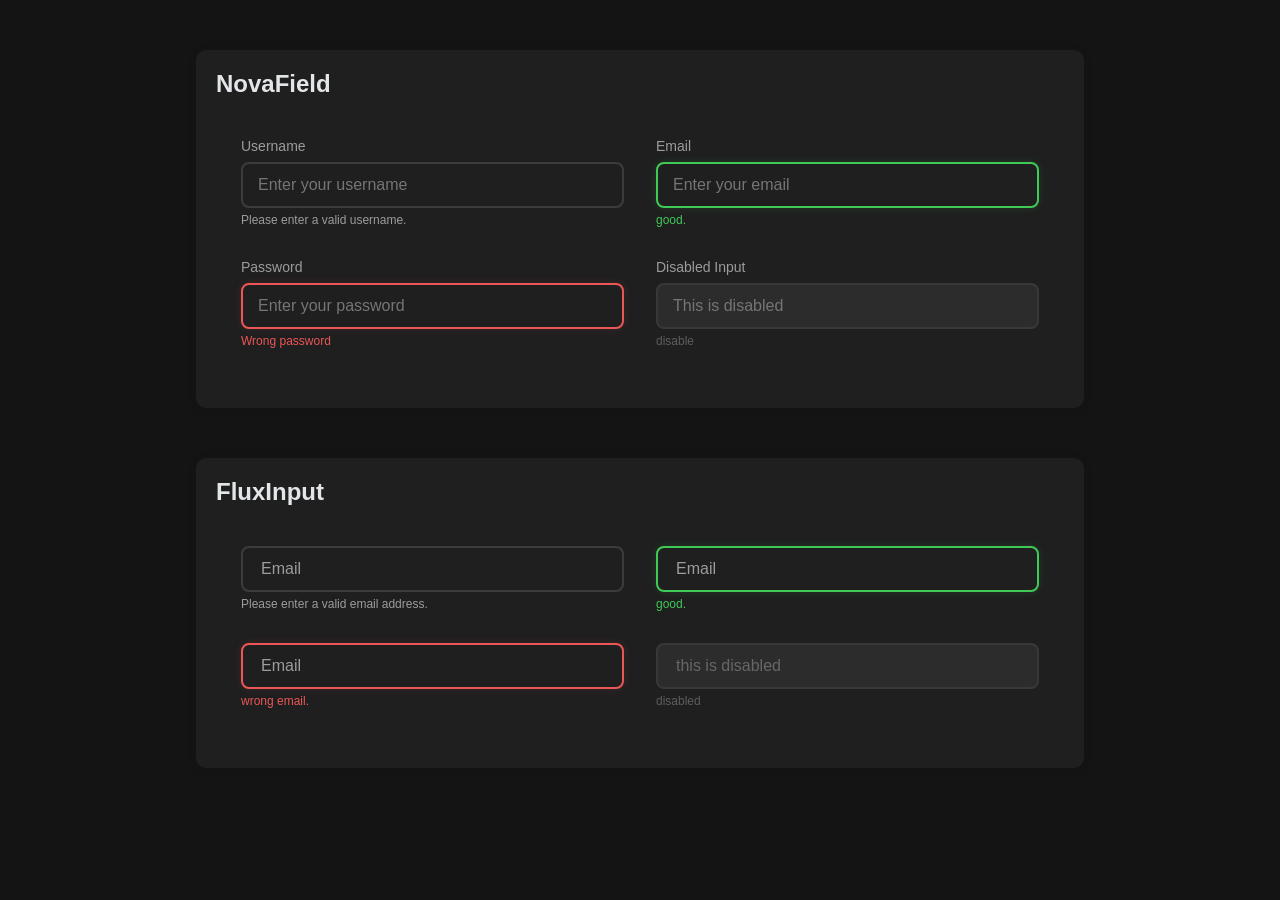
==== src/ui/inputs.html @ f918e053 "v1.3.1 * Add NovaField and FluxInput components with styling" ====
<!DOCTYPE html>
<html lang="en" data-neo-theme="dark">

<head>
    <meta charset="UTF-8">
    <meta name="viewport" content="width=device-width, initial-scale=1.0">
    <title>Neo UI - Inputs</title>
    <link rel="stylesheet" href="../libs/css/neo.all.css">
    <link rel="stylesheet" href="neo-ui.input.css">
    <style>
        .input-box {
            margin: 50px auto;
            width: 80%;
            padding: 20px;
            background-color: var(--neo-color-foreground);
            border-radius: 10px;

            box-shadow: 0 0 10px rgba(0, 0, 0, 0.1);
        }
    </style>
</head>

<body>
    <div class="container">
        <div class="input-box">
            <h2>NovaField</h2>
            <div class="row p-4">
                <div class="col-6 p-3">
                    <div class="NovaField" data-state="default">
                        <label for="username">Username</label>
                        <input type="text" id="username" placeholder="Enter your username">
                        <p class="helper-text">Please enter a valid username.</p>
                    </div>
                </div>
                <br>
                <div class="col-6 p-3">
                    <div class="NovaField" data-state="success">
                        <label for="email">Email</label>
                        <input type="email" id="email" placeholder="Enter your email">
                        <p class="helper-text">good.</p>
                    </div>
                </div>
                <br>
                <div class="col-6 p-3">
                    <div class="NovaField" data-state="error">
                        <label for="password">Password</label>
                        <input type="password" id="password" placeholder="Enter your password">
                        <p class="helper-text">Wrong password</p>
                    </div>
                </div>
                <br>
                <div class="col-6 p-3">
                    <div class="NovaField " data-state="disabled">
                        <label for="disabled">Disabled Input</label>
                        <input type="text" id="disabled" placeholder="This is disabled" disabled>
                        <p class="helper-text">disable</p>
                    </div>
                </div>
            </div>
        </div>
        <div class="input-box">
            <h2>FluxInput</h2>
            <div class="row p-4">
                <div class="col-6 p-3">
                    <div class="FluxInput" data-state="default">
                        <div class="FluxInput-container">
                            <input type="text" id="email" placeholder=" " required>
                            <label for="email">Email</label>
                        </div>
                        <p class="helper-text">Please enter a valid email address.</p>
                    </div>
                </div>
                <br>
                <div class="col-6 p-3">
                    <div class="FluxInput" data-state="success">
                        <div class="FluxInput-container">
                            <input type="text" id="email" placeholder=" " required>
                            <label for="email">Email</label>
                        </div>
                        <p class="helper-text">good.</p>
                    </div>
                </div>
                <br>
                <div class="col-6 p-3">
                    <div class="FluxInput" data-state="error">
                        <div class="FluxInput-container">
                            <input type="text" id="email" placeholder=" " required>
                            <label for="email">Email</label>
                        </div>
                        <p class="helper-text">wrong email.</p>
                    </div>
                </div>
                <br>
                <div class="col-6 p-3">
                    <div class="FluxInput" data-state="disabled">
                        <div class="FluxInput-container">
                            <input type="text" id="email" placeholder=" " disabled>
                            <label for="email">this is disabled</label>
                        </div>
                        <p class="helper-text">disabled</p>
                    </div>
                </div>
            </div>
        </div>
    </div>
</body>

</html>
---- src/libs/css/neo.all.css ----
@charset "UTF-8";

/* ============== colors ============== */

:root,
[data-neo-theme=light] {
    --neo-color-white: rgb(255, 255, 255);
    --neo-color-transparent: rgba(0, 0, 0, 0);

    --neo-color-primary: rgb(66, 133, 244);
    --neo-color-primary-hover: rgba(66, 133, 244, 0.8);
    --neo-bg-primary: rgba(66, 133, 244, 0.15);

    --neo-color-success: rgb(52, 168, 83);
    --neo-color-success-hover: rgb(52, 168, 83, 0.8);
    --neo-bg-success: rgba(52, 168, 83, 0.15);

    --neo-color-alert: rgb(234, 67, 53);
    --neo-color-alert-hover: rgba(234, 67, 53, 0.8);
    --neo-bg-alert: rgba(234, 67, 53, 0.15);

    --neo-color-idle: rgb(251, 188, 5);
    --neo-color-idle-hover: rgba(251, 188, 5, 0.8);
    --neo-bg-idle: rgba(251, 188, 5, 0.15);

    --neo-color-foreground: rgb(255, 255, 255);
    --neo-color-foreground-extra: rgb(31, 31, 31, 0.08);

    --neo-color-background: rgb(248, 250, 253);
    --neo-color-text: rgb(33, 33, 33);
    --neo-color-text-supporting: rgb(117, 117, 117);
    --neo-color-text-shy: rgba(0, 0, 0, 0.54);
    --neo-color-text-primary: rgb(66, 133, 244);
    --neo-color-mist: rgba(0, 0, 0, 0.06);
    --neo-color-mist-extra: rgba(0, 0, 0, 0.13);
    --neo-color-overlay: rgba(255, 255, 255, 0.8);
    --neo-color-contrast: rgb(0, 0, 0);

    --neo-color-red: rgb(255, 60, 56);
    --neo-color-orange: rgb(251, 133, 0);
    --neo-color-yellow: rgb(255, 213, 0);
    --neo-color-light-green: rgb(139, 195, 74);
    --neo-color-green: rgb(76, 175, 80);
    --neo-color-dark-green: rgb(56, 142, 60);
    --neo-color-teal: rgb(0, 150, 136);
    --neo-color-cyan: rgb(123, 223, 242);
    --neo-color-light-blue: rgb(194, 231, 255);
    --neo-color-blue: rgb(66, 133, 244);
    --neo-color-purple: rgb(156, 39, 176);
    --neo-color-magenta: rgb(233, 30, 99);
    --neo-color-pink: rgb(255, 64, 129);
}

[data-neo-theme=dark] {
    --neo-color-white: rgb(255, 255, 255);
    --neo-color-transparent: rgba(0, 0, 0, 0);

    --neo-color-primary: rgb(31, 111, 235);
    --neo-color-primary-hover: rgba(31, 111, 235, 0.8);
    --neo-bg-primary: rgba(31, 111, 235, 0.15);

    --neo-color-success: rgb(64, 201, 87);
    --neo-color-success-hover: rgb(64, 201, 87, 0.8);
    --neo-bg-success: rgba(64, 201, 87, 0.15);

    --neo-color-alert: rgb(235, 86, 86);
    --neo-color-alert-hover: rgba(235, 86, 86, 0.8);
    --neo-bg-alert: rgba(235, 86, 86, 0.15);

    --neo-color-idle: rgb(219, 129, 26);
    --neo-color-idle-hover: rgba(219, 129, 26, 0.8);
    --neo-bg-idle: rgba(219, 129, 26, 0.15);

    --neo-color-foreground: rgb(31, 31, 31);
    --neo-color-foreground-extra: rgb(51, 51, 51);

    --neo-color-background: rgb(20, 20, 20);
    --neo-color-text: rgb(227, 230, 232);
    --neo-color-text-supporting: rgb(156, 156, 156);
    --neo-color-text-shy: rgba(255, 255, 255, 0.28);
    --neo-color-text-primary: rgb(68, 147, 248);
    --neo-color-mist: rgba(255, 255, 255, 0.06);
    --neo-color-mist-extra: rgba(255, 255, 255, 0.13);
    --neo-color-overlay: rgba(3, 3, 3, 0.8);
    --neo-color-contrast: rgb(255, 255, 255);

    --neo-color-red: rgb(215, 38, 61);
    --neo-color-orange: rgb(239, 152, 0);
    --neo-color-yellow: rgb(255, 213, 0);
    --neo-color-light-green: rgb(4, 231, 98);
    --neo-color-green: rgb(64, 201, 64);
    --neo-color-dark-green: rgb(31, 136, 61);
    --neo-color-teal: rgb(0, 155, 119);
    --neo-color-cyan: rgb(123, 223, 242);
    --neo-color-light-blue: rgb(194, 231, 255);
    --neo-color-blue: rgb(31, 111, 235);
    --neo-color-purple: rgb(113, 97, 239);
    --neo-color-magenta: rgb(217, 3, 104);
    --neo-color-pink: rgb(255, 71, 126);
}

/* ============== colors ============== */
/* =================================== */
/* ============== init ============== */
*,
*::before,
*::after {
    box-sizing: border-box;
    margin: 0;
    padding: 0;
    outline: 0;
    border: 0;
    list-style: none;
}

@media (prefers-reduced-motion: no-preference) {
    :root {
        scroll-behavior: smooth;
    }
}

body {
    font-family: sans-serif;
    font-size: 16px;
    color: var(--neo-color-text);
    background-color: var(--neo-color-background);
    -webkit-text-size-adjust: 100%;
    -webkit-tap-highlight-color: rgba(0, 0, 0, 0);
}

a {
    color: var(--neo-color-text-primary);
    text-decoration: none;
}

a:hover {
    color: var(--neo-color-primary-hover);
}

a:not([href]):not([class]),
a:not([href]):not([class]):hover {
    color: inherit;
    text-decoration: none;
}

pre,
code,
kbd,
samp {
    font-family: monospace;
    font-size: 1em;
}

pre {
    display: block;
    margin-top: 0;
    margin-bottom: 1rem;
    overflow: auto;
    font-size: 0.875em;
}

pre code {
    font-size: inherit;
    color: inherit;
    word-break: normal;
}

code {
    font-size: 0.875em;
    word-wrap: break-word;
}

a>code {
    color: inherit;
}

img,
svg {
    vertical-align: middle;
}

table {
    caption-side: bottom;
    border-collapse: collapse;
}

th {
    text-align: inherit;
    text-align: -webkit-match-parent;
}

thead,
tbody,
tfoot,
tr,
td,
th {
    border-color: inherit;
    border-style: solid;
    border-width: 0;
}


label {
    display: inline-block;
}

button {
    border-radius: 0;
}

button:focus:not(:focus-visible) {
    outline: 0;
}

input,
button,
select,
optgroup,
textarea {
    margin: 0;
    font-family: inherit;
    font-size: inherit;
    line-height: inherit;
}

button,
select {
    text-transform: none;
}

[role=button] {
    cursor: pointer;
}

select {
    word-wrap: normal;
}

select:disabled {
    opacity: 1;
}

button,
[type=button],
[type=reset],
[type=submit] {
    -webkit-appearance: button;
}

button:not(:disabled),
[type=button]:not(:disabled),
[type=reset]:not(:disabled),
[type=submit]:not(:disabled) {
    cursor: pointer;
}


textarea {
    resize: vertical;
}

fieldset {
    min-width: 0;
    padding: 0;
    margin: 0;
    border: 0;
}

legend {
    float: left;
    width: 100%;
    padding: 0;
    margin-bottom: 0.5rem;
    font-size: calc(1.275rem + 0.3vw);
    line-height: inherit;
}

@media (min-width: 1200px) {
    legend {
        font-size: 1.5rem;
    }
}

legend+* {
    clear: left;
}

::-webkit-file-upload-button {
    font: inherit;
    -webkit-appearance: button;
}

::file-selector-button {
    font: inherit;
    -webkit-appearance: button;
}

iframe {
    border: 0;
}

[hidden] {
    display: none !important;
}

/* ============== init ============== */

/* ============== padding ============== */

.p-0 {
    padding: 0 !important;
}

.pt-0,
.py-0 {
    padding-top: 0 !important;
}

.pr-0,
.px-0 {
    padding-right: 0 !important;
}

.pb-0,
.py-0 {
    padding-bottom: 0 !important;
}

.pl-0,
.px-0 {
    padding-left: 0 !important;
}

.p-1 {
    padding: 0.25rem !important;
}

.pt-1,
.py-1 {
    padding-top: 0.25rem !important;
}

.pr-1,
.px-1 {
    padding-right: 0.25rem !important;
}

.pb-1,
.py-1 {
    padding-bottom: 0.25rem !important;
}

.pl-1,
.px-1 {
    padding-left: 0.25rem !important;
}

.p-2 {
    padding: 0.5rem !important;
}

.pt-2,
.py-2 {
    padding-top: 0.5rem !important;
}

.pr-2,
.px-2 {
    padding-right: 0.5rem !important;
}

.pb-2,
.py-2 {
    padding-bottom: 0.5rem !important;
}

.pl-2,
.px-2 {
    padding-left: 0.5rem !important;
}

.p-3 {
    padding: 1rem !important;
}

.pt-3,
.py-3 {
    padding-top: 1rem !important;
}

.pr-3,
.px-3 {
    padding-right: 1rem !important;
}

.pb-3,
.py-3 {
    padding-bottom: 1rem !important;
}

.pl-3,
.px-3 {
    padding-left: 1rem !important;
}

.p-4 {
    padding: 1.5rem !important;
}

.pt-4,
.py-4 {
    padding-top: 1.5rem !important;
}

.pr-4,
.px-4 {
    padding-right: 1.5rem !important;
}

.pb-4,
.py-4 {
    padding-bottom: 1.5rem !important;
}

.pl-4,
.px-4 {
    padding-left: 1.5rem !important;
}

.p-5 {
    padding: 3rem !important;
}

.pt-5,
.py-5 {
    padding-top: 3rem !important;
}

.pr-5,
.px-5 {
    padding-right: 3rem !important;
}

.pb-5,
.py-5 {
    padding-bottom: 3rem !important;
}

.pl-5,
.px-5 {
    padding-left: 3rem !important;
}

@media (min-width: 576px) {
    .p-sm-0 {
        padding: 0 !important;
    }

    .pt-sm-0,
    .py-sm-0 {
        padding-top: 0 !important;
    }

    .pr-sm-0,
    .px-sm-0 {
        padding-right: 0 !important;
    }

    .pb-sm-0,
    .py-sm-0 {
        padding-bottom: 0 !important;
    }

    .pl-sm-0,
    .px-sm-0 {
        padding-left: 0 !important;
    }

    .p-sm-1 {
        padding: 0.25rem !important;
    }

    .pt-sm-1,
    .py-sm-1 {
        padding-top: 0.25rem !important;
    }

    .pr-sm-1,
    .px-sm-1 {
        padding-right: 0.25rem !important;
    }

    .pb-sm-1,
    .py-sm-1 {
        padding-bottom: 0.25rem !important;
    }

    .pl-sm-1,
    .px-sm-1 {
        padding-left: 0.25rem !important;
    }

    .p-sm-2 {
        padding: 0.5rem !important;
    }

    .pt-sm-2,
    .py-sm-2 {
        padding-top: 0.5rem !important;
    }

    .pr-sm-2,
    .px-sm-2 {
        padding-right: 0.5rem !important;
    }

    .pb-sm-2,
    .py-sm-2 {
        padding-bottom: 0.5rem !important;
    }

    .pl-sm-2,
    .px-sm-2 {
        padding-left: 0.5rem !important;
    }

    .p-sm-3 {
        padding: 1rem !important;
    }

    .pt-sm-3,
    .py-sm-3 {
        padding-top: 1rem !important;
    }

    .pr-sm-3,
    .px-sm-3 {
        padding-right: 1rem !important;
    }

    .pb-sm-3,
    .py-sm-3 {
        padding-bottom: 1rem !important;
    }

    .pl-sm-3,
    .px-sm-3 {
        padding-left: 1rem !important;
    }

    .p-sm-4 {
        padding: 1.5rem !important;
    }

    .pt-sm-4,
    .py-sm-4 {
        padding-top: 1.5rem !important;
    }

    .pr-sm-4,
    .px-sm-4 {
        padding-right: 1.5rem !important;
    }

    .pb-sm-4,
    .py-sm-4 {
        padding-bottom: 1.5rem !important;
    }

    .pl-sm-4,
    .px-sm-4 {
        padding-left: 1.5rem !important;
    }

    .p-sm-5 {
        padding: 3rem !important;
    }

    .pt-sm-5,
    .py-sm-5 {
        padding-top: 3rem !important;
    }

    .pr-sm-5,
    .px-sm-5 {
        padding-right: 3rem !important;
    }

    .pb-sm-5,
    .py-sm-5 {
        padding-bottom: 3rem !important;
    }

    .pl-sm-5,
    .px-sm-5 {
        padding-left: 3rem !important;
    }

}

@media (min-width: 768px) {
    .p-md-0 {
        padding: 0 !important;
    }

    .pt-md-0,
    .py-md-0 {
        padding-top: 0 !important;
    }

    .pr-md-0,
    .px-md-0 {
        padding-right: 0 !important;
    }

    .pb-md-0,
    .py-md-0 {
        padding-bottom: 0 !important;
    }

    .pl-md-0,
    .px-md-0 {
        padding-left: 0 !important;
    }

    .p-md-1 {
        padding: 0.25rem !important;
    }

    .pt-md-1,
    .py-md-1 {
        padding-top: 0.25rem !important;
    }

    .pr-md-1,
    .px-md-1 {
        padding-right: 0.25rem !important;
    }

    .pb-md-1,
    .py-md-1 {
        padding-bottom: 0.25rem !important;
    }

    .pl-md-1,
    .px-md-1 {
        padding-left: 0.25rem !important;
    }

    .p-md-2 {
        padding: 0.5rem !important;
    }

    .pt-md-2,
    .py-md-2 {
        padding-top: 0.5rem !important;
    }

    .pr-md-2,
    .px-md-2 {
        padding-right: 0.5rem !important;
    }

    .pb-md-2,
    .py-md-2 {
        padding-bottom: 0.5rem !important;
    }

    .pl-md-2,
    .px-md-2 {
        padding-left: 0.5rem !important;
    }

    .p-md-3 {
        padding: 1rem !important;
    }

    .pt-md-3,
    .py-md-3 {
        padding-top: 1rem !important;
    }

    .pr-md-3,
    .px-md-3 {
        padding-right: 1rem !important;
    }

    .pb-md-3,
    .py-md-3 {
        padding-bottom: 1rem !important;
    }

    .pl-md-3,
    .px-md-3 {
        padding-left: 1rem !important;
    }

    .p-md-4 {
        padding: 1.5rem !important;
    }

    .pt-md-4,
    .py-md-4 {
        padding-top: 1.5rem !important;
    }

    .pr-md-4,
    .px-md-4 {
        padding-right: 1.5rem !important;
    }

    .pb-md-4,
    .py-md-4 {
        padding-bottom: 1.5rem !important;
    }

    .pl-md-4,
    .px-md-4 {
        padding-left: 1.5rem !important;
    }

    .p-md-5 {
        padding: 3rem !important;
    }

    .pt-md-5,
    .py-md-5 {
        padding-top: 3rem !important;
    }

    .pr-md-5,
    .px-md-5 {
        padding-right: 3rem !important;
    }

    .pb-md-5,
    .py-md-5 {
        padding-bottom: 3rem !important;
    }

    .pl-md-5,
    .px-md-5 {
        padding-left: 3rem !important;
    }
}

@media (min-width: 992px) {
    .p-lg-0 {
        padding: 0 !important;
    }

    .pt-lg-0,
    .py-lg-0 {
        padding-top: 0 !important;
    }

    .pr-lg-0,
    .px-lg-0 {
        padding-right: 0 !important;
    }

    .pb-lg-0,
    .py-lg-0 {
        padding-bottom: 0 !important;
    }

    .pl-lg-0,
    .px-lg-0 {
        padding-left: 0 !important;
    }

    .p-lg-1 {
        padding: 0.25rem !important;
    }

    .pt-lg-1,
    .py-lg-1 {
        padding-top: 0.25rem !important;
    }

    .pr-lg-1,
    .px-lg-1 {
        padding-right: 0.25rem !important;
    }

    .pb-lg-1,
    .py-lg-1 {
        padding-bottom: 0.25rem !important;
    }

    .pl-lg-1,
    .px-lg-1 {
        padding-left: 0.25rem !important;
    }

    .p-lg-2 {
        padding: 0.5rem !important;
    }

    .pt-lg-2,
    .py-lg-2 {
        padding-top: 0.5rem !important;
    }

    .pr-lg-2,
    .px-lg-2 {
        padding-right: 0.5rem !important;
    }

    .pb-lg-2,
    .py-lg-2 {
        padding-bottom: 0.5rem !important;
    }

    .pl-lg-2,
    .px-lg-2 {
        padding-left: 0.5rem !important;
    }

    .p-lg-3 {
        padding: 1rem !important;
    }

    .pt-lg-3,
    .py-lg-3 {
        padding-top: 1rem !important;
    }

    .pr-lg-3,
    .px-lg-3 {
        padding-right: 1rem !important;
    }

    .pb-lg-3,
    .py-lg-3 {
        padding-bottom: 1rem !important;
    }

    .pl-lg-3,
    .px-lg-3 {
        padding-left: 1rem !important;
    }

    .p-lg-4 {
        padding: 1.5rem !important;
    }

    .pt-lg-4,
    .py-lg-4 {
        padding-top: 1.5rem !important;
    }

    .pr-lg-4,
    .px-lg-4 {
        padding-right: 1.5rem !important;
    }

    .pb-lg-4,
    .py-lg-4 {
        padding-bottom: 1.5rem !important;
    }

    .pl-lg-4,
    .px-lg-4 {
        padding-left: 1.5rem !important;
    }

    .p-lg-5 {
        padding: 3rem !important;
    }

    .pt-lg-5,
    .py-lg-5 {
        padding-top: 3rem !important;
    }

    .pr-lg-5,
    .px-lg-5 {
        padding-right: 3rem !important;
    }

    .pb-lg-5,
    .py-lg-5 {
        padding-bottom: 3rem !important;
    }

    .pl-lg-5,
    .px-lg-5 {
        padding-left: 3rem !important;
    }
}

@media (min-width: 1200px) {
    .p-xl-0 {
        padding: 0 !important;
    }

    .pt-xl-0,
    .py-xl-0 {
        padding-top: 0 !important;
    }

    .pr-xl-0,
    .px-xl-0 {
        padding-right: 0 !important;
    }

    .pb-xl-0,
    .py-xl-0 {
        padding-bottom: 0 !important;
    }

    .pl-xl-0,
    .px-xl-0 {
        padding-left: 0 !important;
    }

    .p-xl-1 {
        padding: 0.25rem !important;
    }

    .pt-xl-1,
    .py-xl-1 {
        padding-top: 0.25rem !important;
    }

    .pr-xl-1,
    .px-xl-1 {
        padding-right: 0.25rem !important;
    }

    .pb-xl-1,
    .py-xl-1 {
        padding-bottom: 0.25rem !important;
    }

    .pl-xl-1,
    .px-xl-1 {
        padding-left: 0.25rem !important;
    }

    .p-xl-2 {
        padding: 0.5rem !important;
    }

    .pt-xl-2,
    .py-xl-2 {
        padding-top: 0.5rem !important;
    }

    .pr-xl-2,
    .px-xl-2 {
        padding-right: 0.5rem !important;
    }

    .pb-xl-2,
    .py-xl-2 {
        padding-bottom: 0.5rem !important;
    }

    .pl-xl-2,
    .px-xl-2 {
        padding-left: 0.5rem !important;
    }

    .p-xl-3 {
        padding: 1rem !important;
    }

    .pt-xl-3,
    .py-xl-3 {
        padding-top: 1rem !important;
    }

    .pr-xl-3,
    .px-xl-3 {
        padding-right: 1rem !important;
    }

    .pb-xl-3,
    .py-xl-3 {
        padding-bottom: 1rem !important;
    }

    .pl-xl-3,
    .px-xl-3 {
        padding-left: 1rem !important;
    }

    .p-xl-4 {
        padding: 1.5rem !important;
    }

    .pt-xl-4,
    .py-xl-4 {
        padding-top: 1.5rem !important;
    }

    .pr-xl-4,
    .px-xl-4 {
        padding-right: 1.5rem !important;
    }

    .pb-xl-4,
    .py-xl-4 {
        padding-bottom: 1.5rem !important;
    }

    .pl-xl-4,
    .px-xl-4 {
        padding-left: 1.5rem !important;
    }

    .p-xl-5 {
        padding: 3rem !important;
    }

    .pt-xl-5,
    .py-xl-5 {
        padding-top: 3rem !important;
    }

    .pr-xl-5,
    .px-xl-5 {
        padding-right: 3rem !important;
    }

    .pb-xl-5,
    .py-xl-5 {
        padding-bottom: 3rem !important;
    }

    .pl-xl-5,
    .px-xl-5 {
        padding-left: 3rem !important;
    }
}

/* ============== padding ============== */
/* ==================================== */
/* ============== margin ============== */

.m-0 {
    margin: 0 !important;
}

.mt-0,
.my-0 {
    margin-top: 0 !important;
}

.mr-0,
.mx-0 {
    margin-right: 0 !important;
}

.mb-0,
.my-0 {
    margin-bottom: 0 !important;
}

.ml-0,
.mx-0 {
    margin-left: 0 !important;
}

.m-1 {
    margin: 0.25rem !important;
}

.mt-1,
.my-1 {
    margin-top: 0.25rem !important;
}

.mr-1,
.mx-1 {
    margin-right: 0.25rem !important;
}

.mb-1,
.my-1 {
    margin-bottom: 0.25rem !important;
}

.ml-1,
.mx-1 {
    margin-left: 0.25rem !important;
}

.m-2 {
    margin: 0.5rem !important;
}

.mt-2,
.my-2 {
    margin-top: 0.5rem !important;
}

.mr-2,
.mx-2 {
    margin-right: 0.5rem !important;
}

.mb-2,
.my-2 {
    margin-bottom: 0.5rem !important;
}

.ml-2,
.mx-2 {
    margin-left: 0.5rem !important;
}

.m-3 {
    margin: 1rem !important;
}

.mt-3,
.my-3 {
    margin-top: 1rem !important;
}

.mr-3,
.mx-3 {
    margin-right: 1rem !important;
}

.mb-3,
.my-3 {
    margin-bottom: 1rem !important;
}

.ml-3,
.mx-3 {
    margin-left: 1rem !important;
}

.m-4 {
    margin: 1.5rem !important;
}

.mt-4,
.my-4 {
    margin-top: 1.5rem !important;
}

.mr-4,
.mx-4 {
    margin-right: 1.5rem !important;
}

.mb-4,
.my-4 {
    margin-bottom: 1.5rem !important;
}

.ml-4,
.mx-4 {
    margin-left: 1.5rem !important;
}

.m-5 {
    margin: 3rem !important;
}

.mt-5,
.my-5 {
    margin-top: 3rem !important;
}

.mr-5,
.mx-5 {
    margin-right: 3rem !important;
}

.mb-5,
.my-5 {
    margin-bottom: 3rem !important;
}

.ml-5,
.mx-5 {
    margin-left: 3rem !important;
}

.m-auto {
    margin: auto !important;
}

.mt-auto,
.my-auto {
    margin-top: auto !important;
}

.mr-auto,
.mx-auto {
    margin-right: auto !important;
}

.mb-auto,
.my-auto {
    margin-bottom: auto !important;
}

.ml-auto,
.mx-auto {
    margin-left: auto !important;
}

@media (min-width: 576px) {
    .m-sm-0 {
        margin: 0 !important;
    }

    .mt-sm-0,
    .my-sm-0 {
        margin-top: 0 !important;
    }

    .mr-sm-0,
    .mx-sm-0 {
        margin-right: 0 !important;
    }

    .mb-sm-0,
    .my-sm-0 {
        margin-bottom: 0 !important;
    }

    .ml-sm-0,
    .mx-sm-0 {
        margin-left: 0 !important;
    }

    .m-sm-1 {
        margin: 0.25rem !important;
    }

    .mt-sm-1,
    .my-sm-1 {
        margin-top: 0.25rem !important;
    }

    .mr-sm-1,
    .mx-sm-1 {
        margin-right: 0.25rem !important;
    }

    .mb-sm-1,
    .my-sm-1 {
        margin-bottom: 0.25rem !important;
    }

    .ml-sm-1,
    .mx-sm-1 {
        margin-left: 0.25rem !important;
    }

    .m-sm-2 {
        margin: 0.5rem !important;
    }

    .mt-sm-2,
    .my-sm-2 {
        margin-top: 0.5rem !important;
    }

    .mr-sm-2,
    .mx-sm-2 {
        margin-right: 0.5rem !important;
    }

    .mb-sm-2,
    .my-sm-2 {
        margin-bottom: 0.5rem !important;
    }

    .ml-sm-2,
    .mx-sm-2 {
        margin-left: 0.5rem !important;
    }

    .m-sm-3 {
        margin: 1rem !important;
    }

    .mt-sm-3,
    .my-sm-3 {
        margin-top: 1rem !important;
    }

    .mr-sm-3,
    .mx-sm-3 {
        margin-right: 1rem !important;
    }

    .mb-sm-3,
    .my-sm-3 {
        margin-bottom: 1rem !important;
    }

    .ml-sm-3,
    .mx-sm-3 {
        margin-left: 1rem !important;
    }

    .m-sm-4 {
        margin: 1.5rem !important;
    }

    .mt-sm-4,
    .my-sm-4 {
        margin-top: 1.5rem !important;
    }

    .mr-sm-4,
    .mx-sm-4 {
        margin-right: 1.5rem !important;
    }

    .mb-sm-4,
    .my-sm-4 {
        margin-bottom: 1.5rem !important;
    }

    .ml-sm-4,
    .mx-sm-4 {
        margin-left: 1.5rem !important;
    }

    .m-sm-5 {
        margin: 3rem !important;
    }

    .mt-sm-5,
    .my-sm-5 {
        margin-top: 3rem !important;
    }

    .mr-sm-5,
    .mx-sm-5 {
        margin-right: 3rem !important;
    }

    .mb-sm-5,
    .my-sm-5 {
        margin-bottom: 3rem !important;
    }

    .ml-sm-5,
    .mx-sm-5 {
        margin-left: 3rem !important;
    }


    .m-sm-auto {
        margin: auto !important;
    }

    .mt-sm-auto,
    .my-sm-auto {
        margin-top: auto !important;
    }

    .mr-sm-auto,
    .mx-sm-auto {
        margin-right: auto !important;
    }

    .mb-sm-auto,
    .my-sm-auto {
        margin-bottom: auto !important;
    }

    .ml-sm-auto,
    .mx-sm-auto {
        margin-left: auto !important;
    }
}


@media (min-width: 768px) {
    .m-md-0 {
        margin: 0 !important;
    }

    .mt-md-0,
    .my-md-0 {
        margin-top: 0 !important;
    }

    .mr-md-0,
    .mx-md-0 {
        margin-right: 0 !important;
    }

    .mb-md-0,
    .my-md-0 {
        margin-bottom: 0 !important;
    }

    .ml-md-0,
    .mx-md-0 {
        margin-left: 0 !important;
    }

    .m-md-1 {
        margin: 0.25rem !important;
    }

    .mt-md-1,
    .my-md-1 {
        margin-top: 0.25rem !important;
    }

    .mr-md-1,
    .mx-md-1 {
        margin-right: 0.25rem !important;
    }

    .mb-md-1,
    .my-md-1 {
        margin-bottom: 0.25rem !important;
    }

    .ml-md-1,
    .mx-md-1 {
        margin-left: 0.25rem !important;
    }

    .m-md-2 {
        margin: 0.5rem !important;
    }

    .mt-md-2,
    .my-md-2 {
        margin-top: 0.5rem !important;
    }

    .mr-md-2,
    .mx-md-2 {
        margin-right: 0.5rem !important;
    }

    .mb-md-2,
    .my-md-2 {
        margin-bottom: 0.5rem !important;
    }

    .ml-md-2,
    .mx-md-2 {
        margin-left: 0.5rem !important;
    }

    .m-md-3 {
        margin: 1rem !important;
    }

    .mt-md-3,
    .my-md-3 {
        margin-top: 1rem !important;
    }

    .mr-md-3,
    .mx-md-3 {
        margin-right: 1rem !important;
    }

    .mb-md-3,
    .my-md-3 {
        margin-bottom: 1rem !important;
    }

    .ml-md-3,
    .mx-md-3 {
        margin-left: 1rem !important;
    }

    .m-md-4 {
        margin: 1.5rem !important;
    }

    .mt-md-4,
    .my-md-4 {
        margin-top: 1.5rem !important;
    }

    .mr-md-4,
    .mx-md-4 {
        margin-right: 1.5rem !important;
    }

    .mb-md-4,
    .my-md-4 {
        margin-bottom: 1.5rem !important;
    }

    .ml-md-4,
    .mx-md-4 {
        margin-left: 1.5rem !important;
    }

    .m-md-5 {
        margin: 3rem !important;
    }

    .mt-md-5,
    .my-md-5 {
        margin-top: 3rem !important;
    }

    .mr-md-5,
    .mx-md-5 {
        margin-right: 3rem !important;
    }

    .mb-md-5,
    .my-md-5 {
        margin-bottom: 3rem !important;
    }

    .ml-md-5,
    .mx-md-5 {
        margin-left: 3rem !important;
    }

    .m-md-auto {
        margin: auto !important;
    }

    .mt-md-auto,
    .my-md-auto {
        margin-top: auto !important;
    }

    .mr-md-auto,
    .mx-md-auto {
        margin-right: auto !important;
    }

    .mb-md-auto,
    .my-md-auto {
        margin-bottom: auto !important;
    }

    .ml-md-auto,
    .mx-md-auto {
        margin-left: auto !important;
    }
}

@media (min-width: 992px) {
    .m-lg-0 {
        margin: 0 !important;
    }

    .mt-lg-0,
    .my-lg-0 {
        margin-top: 0 !important;
    }

    .mr-lg-0,
    .mx-lg-0 {
        margin-right: 0 !important;
    }

    .mb-lg-0,
    .my-lg-0 {
        margin-bottom: 0 !important;
    }

    .ml-lg-0,
    .mx-lg-0 {
        margin-left: 0 !important;
    }

    .m-lg-1 {
        margin: 0.25rem !important;
    }

    .mt-lg-1,
    .my-lg-1 {
        margin-top: 0.25rem !important;
    }

    .mr-lg-1,
    .mx-lg-1 {
        margin-right: 0.25rem !important;
    }

    .mb-lg-1,
    .my-lg-1 {
        margin-bottom: 0.25rem !important;
    }

    .ml-lg-1,
    .mx-lg-1 {
        margin-left: 0.25rem !important;
    }

    .m-lg-2 {
        margin: 0.5rem !important;
    }

    .mt-lg-2,
    .my-lg-2 {
        margin-top: 0.5rem !important;
    }

    .mr-lg-2,
    .mx-lg-2 {
        margin-right: 0.5rem !important;
    }

    .mb-lg-2,
    .my-lg-2 {
        margin-bottom: 0.5rem !important;
    }

    .ml-lg-2,
    .mx-lg-2 {
        margin-left: 0.5rem !important;
    }

    .m-lg-3 {
        margin: 1rem !important;
    }

    .mt-lg-3,
    .my-lg-3 {
        margin-top: 1rem !important;
    }

    .mr-lg-3,
    .mx-lg-3 {
        margin-right: 1rem !important;
    }

    .mb-lg-3,
    .my-lg-3 {
        margin-bottom: 1rem !important;
    }

    .ml-lg-3,
    .mx-lg-3 {
        margin-left: 1rem !important;
    }

    .m-lg-4 {
        margin: 1.5rem !important;
    }

    .mt-lg-4,
    .my-lg-4 {
        margin-top: 1.5rem !important;
    }

    .mr-lg-4,
    .mx-lg-4 {
        margin-right: 1.5rem !important;
    }

    .mb-lg-4,
    .my-lg-4 {
        margin-bottom: 1.5rem !important;
    }

    .ml-lg-4,
    .mx-lg-4 {
        margin-left: 1.5rem !important;
    }

    .m-lg-5 {
        margin: 3rem !important;
    }

    .mt-lg-5,
    .my-lg-5 {
        margin-top: 3rem !important;
    }

    .mr-lg-5,
    .mx-lg-5 {
        margin-right: 3rem !important;
    }

    .mb-lg-5,
    .my-lg-5 {
        margin-bottom: 3rem !important;
    }

    .ml-lg-5,
    .mx-lg-5 {
        margin-left: 3rem !important;
    }

    .m-lg-auto {
        margin: auto !important;
    }

    .mt-lg-auto,
    .my-lg-auto {
        margin-top: auto !important;
    }

    .mr-lg-auto,
    .mx-lg-auto {
        margin-right: auto !important;
    }

    .mb-lg-auto,
    .my-lg-auto {
        margin-bottom: auto !important;
    }

    .ml-lg-auto,
    .mx-lg-auto {
        margin-left: auto !important;
    }
}

@media (min-width: 1200px) {
    .m-xl-0 {
        margin: 0 !important;
    }

    .mt-xl-0,
    .my-xl-0 {
        margin-top: 0 !important;
    }

    .mr-xl-0,
    .mx-xl-0 {
        margin-right: 0 !important;
    }

    .mb-xl-0,
    .my-xl-0 {
        margin-bottom: 0 !important;
    }

    .ml-xl-0,
    .mx-xl-0 {
        margin-left: 0 !important;
    }

    .m-xl-1 {
        margin: 0.25rem !important;
    }

    .mt-xl-1,
    .my-xl-1 {
        margin-top: 0.25rem !important;
    }

    .mr-xl-1,
    .mx-xl-1 {
        margin-right: 0.25rem !important;
    }

    .mb-xl-1,
    .my-xl-1 {
        margin-bottom: 0.25rem !important;
    }

    .ml-xl-1,
    .mx-xl-1 {
        margin-left: 0.25rem !important;
    }

    .m-xl-2 {
        margin: 0.5rem !important;
    }

    .mt-xl-2,
    .my-xl-2 {
        margin-top: 0.5rem !important;
    }

    .mr-xl-2,
    .mx-xl-2 {
        margin-right: 0.5rem !important;
    }

    .mb-xl-2,
    .my-xl-2 {
        margin-bottom: 0.5rem !important;
    }

    .ml-xl-2,
    .mx-xl-2 {
        margin-left: 0.5rem !important;
    }

    .m-xl-3 {
        margin: 1rem !important;
    }

    .mt-xl-3,
    .my-xl-3 {
        margin-top: 1rem !important;
    }

    .mr-xl-3,
    .mx-xl-3 {
        margin-right: 1rem !important;
    }

    .mb-xl-3,
    .my-xl-3 {
        margin-bottom: 1rem !important;
    }

    .ml-xl-3,
    .mx-xl-3 {
        margin-left: 1rem !important;
    }

    .m-xl-4 {
        margin: 1.5rem !important;
    }

    .mt-xl-4,
    .my-xl-4 {
        margin-top: 1.5rem !important;
    }

    .mr-xl-4,
    .mx-xl-4 {
        margin-right: 1.5rem !important;
    }

    .mb-xl-4,
    .my-xl-4 {
        margin-bottom: 1.5rem !important;
    }

    .ml-xl-4,
    .mx-xl-4 {
        margin-left: 1.5rem !important;
    }

    .m-xl-5 {
        margin: 3rem !important;
    }

    .mt-xl-5,
    .my-xl-5 {
        margin-top: 3rem !important;
    }

    .mr-xl-5,
    .mx-xl-5 {
        margin-right: 3rem !important;
    }

    .mb-xl-5,
    .my-xl-5 {
        margin-bottom: 3rem !important;
    }

    .ml-xl-5,
    .mx-xl-5 {
        margin-left: 3rem !important;
    }

    .m-xl-auto {
        margin: auto !important;
    }

    .mt-xl-auto,
    .my-xl-auto {
        margin-top: auto !important;
    }

    .mr-xl-auto,
    .mx-xl-auto {
        margin-right: auto !important;
    }

    .mb-xl-auto,
    .my-xl-auto {
        margin-bottom: auto !important;
    }

    .ml-xl-auto,
    .mx-xl-auto {
        margin-left: auto !important;
    }
}

/* ============== margin ============== */
/* ==================================== */
/* ============== display ============== */

.d-none {
    display: none !important;
}

.d-inline {
    display: inline !important;
}

.d-inline-block {
    display: inline-block !important;
}

.d-block {
    display: block !important;
}

.d-table {
    display: table !important;
}

.d-table-row {
    display: table-row !important;
}

.d-table-cell {
    display: table-cell !important;
}

.d-flex {
    display: -webkit-box !important;
    display: -ms-flexbox !important;
    display: flex !important;
}

.d-inline-flex {
    display: -webkit-inline-box !important;
    display: -ms-inline-flexbox !important;
    display: inline-flex !important;
}

@media (min-width: 576px) {
    .d-sm-none {
        display: none !important;
    }

    .d-sm-inline {
        display: inline !important;
    }

    .d-sm-inline-block {
        display: inline-block !important;
    }

    .d-sm-block {
        display: block !important;
    }

    .d-sm-table {
        display: table !important;
    }

    .d-sm-table-row {
        display: table-row !important;
    }

    .d-sm-table-cell {
        display: table-cell !important;
    }

    .d-sm-flex {
        display: -webkit-box !important;
        display: -ms-flexbox !important;
        display: flex !important;
    }

    .d-sm-inline-flex {
        display: -webkit-inline-box !important;
        display: -ms-inline-flexbox !important;
        display: inline-flex !important;
    }
}

@media (min-width: 768px) {
    .d-md-none {
        display: none !important;
    }

    .d-md-inline {
        display: inline !important;
    }

    .d-md-inline-block {
        display: inline-block !important;
    }

    .d-md-block {
        display: block !important;
    }

    .d-md-table {
        display: table !important;
    }

    .d-md-table-row {
        display: table-row !important;
    }

    .d-md-table-cell {
        display: table-cell !important;
    }

    .d-md-flex {
        display: -webkit-box !important;
        display: -ms-flexbox !important;
        display: flex !important;
    }

    .d-md-inline-flex {
        display: -webkit-inline-box !important;
        display: -ms-inline-flexbox !important;
        display: inline-flex !important;
    }
}

@media (min-width: 992px) {
    .d-lg-none {
        display: none !important;
    }

    .d-lg-inline {
        display: inline !important;
    }

    .d-lg-inline-block {
        display: inline-block !important;
    }

    .d-lg-block {
        display: block !important;
    }

    .d-lg-table {
        display: table !important;
    }

    .d-lg-table-row {
        display: table-row !important;
    }

    .d-lg-table-cell {
        display: table-cell !important;
    }

    .d-lg-flex {
        display: -webkit-box !important;
        display: -ms-flexbox !important;
        display: flex !important;
    }

    .d-lg-inline-flex {
        display: -webkit-inline-box !important;
        display: -ms-inline-flexbox !important;
        display: inline-flex !important;
    }
}

@media (min-width: 1200px) {
    .d-xl-none {
        display: none !important;
    }

    .d-xl-inline {
        display: inline !important;
    }

    .d-xl-inline-block {
        display: inline-block !important;
    }

    .d-xl-block {
        display: block !important;
    }

    .d-xl-table {
        display: table !important;
    }

    .d-xl-table-row {
        display: table-row !important;
    }

    .d-xl-table-cell {
        display: table-cell !important;
    }

    .d-xl-flex {
        display: -webkit-box !important;
        display: -ms-flexbox !important;
        display: flex !important;
    }

    .d-xl-inline-flex {
        display: -webkit-inline-box !important;
        display: -ms-inline-flexbox !important;
        display: inline-flex !important;
    }
}

/* ============== display ============== */
/* ==================================== */
/* ============== text ============== */
.text-muted {
    color: #6c757d !important;
}

.text-justify {
    text-align: justify !important;
}

.text-nowrap {
    white-space: nowrap !important;
}

.text-truncate {
    overflow: hidden;
    text-overflow: ellipsis;
    white-space: nowrap;
}

.text-left {
    text-align: left !important;
}

.text-right {
    text-align: right !important;
}

.text-center {
    text-align: center !important;
}

@media (min-width: 576px) {
    .text-sm-left {
        text-align: left !important;
    }

    .text-sm-right {
        text-align: right !important;
    }

    .text-sm-center {
        text-align: center !important;
    }
}

@media (min-width: 768px) {
    .text-md-left {
        text-align: left !important;
    }

    .text-md-right {
        text-align: right !important;
    }

    .text-md-center {
        text-align: center !important;
    }
}

@media (min-width: 992px) {
    .text-lg-left {
        text-align: left !important;
    }

    .text-lg-right {
        text-align: right !important;
    }

    .text-lg-center {
        text-align: center !important;
    }
}

@media (min-width: 1200px) {
    .text-xl-left {
        text-align: left !important;
    }

    .text-xl-right {
        text-align: right !important;
    }

    .text-xl-center {
        text-align: center !important;
    }
}

.text-lowercase {
    text-transform: lowercase !important;
}

.text-uppercase {
    text-transform: uppercase !important;
}

.text-capitalize {
    text-transform: capitalize !important;
}

.text-truncate {
    overflow: hidden;
    text-overflow: ellipsis;
    white-space: nowrap;
}

/* ============== text ============== */
/* ==================================== */
/* ============== flex ============== */

.flex-row {
    -webkit-box-orient: horizontal !important;
    -webkit-box-direction: normal !important;
    -ms-flex-direction: row !important;
    flex-direction: row !important;
}

.flex-column {
    -webkit-box-orient: vertical !important;
    -webkit-box-direction: normal !important;
    -ms-flex-direction: column !important;
    flex-direction: column !important;
}

.flex-row-reverse {
    -webkit-box-orient: horizontal !important;
    -webkit-box-direction: reverse !important;
    -ms-flex-direction: row-reverse !important;
    flex-direction: row-reverse !important;
}

.flex-column-reverse {
    -webkit-box-orient: vertical !important;
    -webkit-box-direction: reverse !important;
    -ms-flex-direction: column-reverse !important;
    flex-direction: column-reverse !important;
}

.flex-wrap {
    -ms-flex-wrap: wrap !important;
    flex-wrap: wrap !important;
}

.flex-nowrap {
    -ms-flex-wrap: nowrap !important;
    flex-wrap: nowrap !important;
}

.flex-wrap-reverse {
    -ms-flex-wrap: wrap-reverse !important;
    flex-wrap: wrap-reverse !important;
}

.flex-fill {
    -webkit-box-flex: 1 !important;
    -ms-flex: 1 1 auto !important;
    flex: 1 1 auto !important;
}

.flex-grow-0 {
    -webkit-box-flex: 0 !important;
    -ms-flex-positive: 0 !important;
    flex-grow: 0 !important;
}

.flex-grow-1 {
    -webkit-box-flex: 1 !important;
    -ms-flex-positive: 1 !important;
    flex-grow: 1 !important;
}

.flex-shrink-0 {
    -ms-flex-negative: 0 !important;
    flex-shrink: 0 !important;
}

.flex-shrink-1 {
    -ms-flex-negative: 1 !important;
    flex-shrink: 1 !important;
}

.justify-content-start {
    -webkit-box-pack: start !important;
    -ms-flex-pack: start !important;
    justify-content: flex-start !important;
}

.justify-content-end {
    -webkit-box-pack: end !important;
    -ms-flex-pack: end !important;
    justify-content: flex-end !important;
}

.justify-content-center {
    -webkit-box-pack: center !important;
    -ms-flex-pack: center !important;
    justify-content: center !important;
}

.justify-content-between {
    -webkit-box-pack: justify !important;
    -ms-flex-pack: justify !important;
    justify-content: space-between !important;
}

.justify-content-around {
    -ms-flex-pack: distribute !important;
    justify-content: space-around !important;
}

.align-items-start {
    -webkit-box-align: start !important;
    -ms-flex-align: start !important;
    align-items: flex-start !important;
}

.align-items-end {
    -webkit-box-align: end !important;
    -ms-flex-align: end !important;
    align-items: flex-end !important;
}

.align-items-center {
    -webkit-box-align: center !important;
    -ms-flex-align: center !important;
    align-items: center !important;
}

.align-items-baseline {
    -webkit-box-align: baseline !important;
    -ms-flex-align: baseline !important;
    align-items: baseline !important;
}

.align-items-stretch {
    -webkit-box-align: stretch !important;
    -ms-flex-align: stretch !important;
    align-items: stretch !important;
}

.align-content-start {
    -ms-flex-line-pack: start !important;
    align-content: flex-start !important;
}

.align-content-end {
    -ms-flex-line-pack: end !important;
    align-content: flex-end !important;
}

.align-content-center {
    -ms-flex-line-pack: center !important;
    align-content: center !important;
}

.align-content-between {
    -ms-flex-line-pack: justify !important;
    align-content: space-between !important;
}

.align-content-around {
    -ms-flex-line-pack: distribute !important;
    align-content: space-around !important;
}

.align-content-stretch {
    -ms-flex-line-pack: stretch !important;
    align-content: stretch !important;
}

.align-self-auto {
    -ms-flex-item-align: auto !important;
    align-self: auto !important;
}

.align-self-start {
    -ms-flex-item-align: start !important;
    align-self: flex-start !important;
}

.align-self-end {
    -ms-flex-item-align: end !important;
    align-self: flex-end !important;
}

.align-self-center {
    -ms-flex-item-align: center !important;
    align-self: center !important;
}

.align-self-baseline {
    -ms-flex-item-align: baseline !important;
    align-self: baseline !important;
}

.align-self-stretch {
    -ms-flex-item-align: stretch !important;
    align-self: stretch !important;
}

@media (min-width: 576px) {
    .flex-sm-row {
        -webkit-box-orient: horizontal !important;
        -webkit-box-direction: normal !important;
        -ms-flex-direction: row !important;
        flex-direction: row !important;
    }

    .flex-sm-column {
        -webkit-box-orient: vertical !important;
        -webkit-box-direction: normal !important;
        -ms-flex-direction: column !important;
        flex-direction: column !important;
    }

    .flex-sm-row-reverse {
        -webkit-box-orient: horizontal !important;
        -webkit-box-direction: reverse !important;
        -ms-flex-direction: row-reverse !important;
        flex-direction: row-reverse !important;
    }

    .flex-sm-column-reverse {
        -webkit-box-orient: vertical !important;
        -webkit-box-direction: reverse !important;
        -ms-flex-direction: column-reverse !important;
        flex-direction: column-reverse !important;
    }

    .flex-sm-wrap {
        -ms-flex-wrap: wrap !important;
        flex-wrap: wrap !important;
    }

    .flex-sm-nowrap {
        -ms-flex-wrap: nowrap !important;
        flex-wrap: nowrap !important;
    }

    .flex-sm-wrap-reverse {
        -ms-flex-wrap: wrap-reverse !important;
        flex-wrap: wrap-reverse !important;
    }

    .flex-sm-fill {
        -webkit-box-flex: 1 !important;
        -ms-flex: 1 1 auto !important;
        flex: 1 1 auto !important;
    }

    .flex-sm-grow-0 {
        -webkit-box-flex: 0 !important;
        -ms-flex-positive: 0 !important;
        flex-grow: 0 !important;
    }

    .flex-sm-grow-1 {
        -webkit-box-flex: 1 !important;
        -ms-flex-positive: 1 !important;
        flex-grow: 1 !important;
    }

    .flex-sm-shrink-0 {
        -ms-flex-negative: 0 !important;
        flex-shrink: 0 !important;
    }

    .flex-sm-shrink-1 {
        -ms-flex-negative: 1 !important;
        flex-shrink: 1 !important;
    }

    .justify-content-sm-start {
        -webkit-box-pack: start !important;
        -ms-flex-pack: start !important;
        justify-content: flex-start !important;
    }

    .justify-content-sm-end {
        -webkit-box-pack: end !important;
        -ms-flex-pack: end !important;
        justify-content: flex-end !important;
    }

    .justify-content-sm-center {
        -webkit-box-pack: center !important;
        -ms-flex-pack: center !important;
        justify-content: center !important;
    }

    .justify-content-sm-between {
        -webkit-box-pack: justify !important;
        -ms-flex-pack: justify !important;
        justify-content: space-between !important;
    }

    .justify-content-sm-around {
        -ms-flex-pack: distribute !important;
        justify-content: space-around !important;
    }

    .align-items-sm-start {
        -webkit-box-align: start !important;
        -ms-flex-align: start !important;
        align-items: flex-start !important;
    }

    .align-items-sm-end {
        -webkit-box-align: end !important;
        -ms-flex-align: end !important;
        align-items: flex-end !important;
    }

    .align-items-sm-center {
        -webkit-box-align: center !important;
        -ms-flex-align: center !important;
        align-items: center !important;
    }

    .align-items-sm-baseline {
        -webkit-box-align: baseline !important;
        -ms-flex-align: baseline !important;
        align-items: baseline !important;
    }

    .align-items-sm-stretch {
        -webkit-box-align: stretch !important;
        -ms-flex-align: stretch !important;
        align-items: stretch !important;
    }

    .align-content-sm-start {
        -ms-flex-line-pack: start !important;
        align-content: flex-start !important;
    }

    .align-content-sm-end {
        -ms-flex-line-pack: end !important;
        align-content: flex-end !important;
    }

    .align-content-sm-center {
        -ms-flex-line-pack: center !important;
        align-content: center !important;
    }

    .align-content-sm-between {
        -ms-flex-line-pack: justify !important;
        align-content: space-between !important;
    }

    .align-content-sm-around {
        -ms-flex-line-pack: distribute !important;
        align-content: space-around !important;
    }

    .align-content-sm-stretch {
        -ms-flex-line-pack: stretch !important;
        align-content: stretch !important;
    }

    .align-self-sm-auto {
        -ms-flex-item-align: auto !important;
        align-self: auto !important;
    }

    .align-self-sm-start {
        -ms-flex-item-align: start !important;
        align-self: flex-start !important;
    }

    .align-self-sm-end {
        -ms-flex-item-align: end !important;
        align-self: flex-end !important;
    }

    .align-self-sm-center {
        -ms-flex-item-align: center !important;
        align-self: center !important;
    }

    .align-self-sm-baseline {
        -ms-flex-item-align: baseline !important;
        align-self: baseline !important;
    }

    .align-self-sm-stretch {
        -ms-flex-item-align: stretch !important;
        align-self: stretch !important;
    }

}

@media (min-width: 768px) {
    .flex-md-row {
        -webkit-box-orient: horizontal !important;
        -webkit-box-direction: normal !important;
        -ms-flex-direction: row !important;
        flex-direction: row !important;
    }

    .flex-md-column {
        -webkit-box-orient: vertical !important;
        -webkit-box-direction: normal !important;
        -ms-flex-direction: column !important;
        flex-direction: column !important;
    }

    .flex-md-row-reverse {
        -webkit-box-orient: horizontal !important;
        -webkit-box-direction: reverse !important;
        -ms-flex-direction: row-reverse !important;
        flex-direction: row-reverse !important;
    }

    .flex-md-column-reverse {
        -webkit-box-orient: vertical !important;
        -webkit-box-direction: reverse !important;
        -ms-flex-direction: column-reverse !important;
        flex-direction: column-reverse !important;
    }

    .flex-md-wrap {
        -ms-flex-wrap: wrap !important;
        flex-wrap: wrap !important;
    }

    .flex-md-nowrap {
        -ms-flex-wrap: nowrap !important;
        flex-wrap: nowrap !important;
    }

    .flex-md-wrap-reverse {
        -ms-flex-wrap: wrap-reverse !important;
        flex-wrap: wrap-reverse !important;
    }

    .flex-md-fill {
        -webkit-box-flex: 1 !important;
        -ms-flex: 1 1 auto !important;
        flex: 1 1 auto !important;
    }

    .flex-md-grow-0 {
        -webkit-box-flex: 0 !important;
        -ms-flex-positive: 0 !important;
        flex-grow: 0 !important;
    }

    .flex-md-grow-1 {
        -webkit-box-flex: 1 !important;
        -ms-flex-positive: 1 !important;
        flex-grow: 1 !important;
    }

    .flex-md-shrink-0 {
        -ms-flex-negative: 0 !important;
        flex-shrink: 0 !important;
    }

    .flex-md-shrink-1 {
        -ms-flex-negative: 1 !important;
        flex-shrink: 1 !important;
    }

    .justify-content-md-start {
        -webkit-box-pack: start !important;
        -ms-flex-pack: start !important;
        justify-content: flex-start !important;
    }

    .justify-content-md-end {
        -webkit-box-pack: end !important;
        -ms-flex-pack: end !important;
        justify-content: flex-end !important;
    }

    .justify-content-md-center {
        -webkit-box-pack: center !important;
        -ms-flex-pack: center !important;
        justify-content: center !important;
    }

    .justify-content-md-between {
        -webkit-box-pack: justify !important;
        -ms-flex-pack: justify !important;
        justify-content: space-between !important;
    }

    .justify-content-md-around {
        -ms-flex-pack: distribute !important;
        justify-content: space-around !important;
    }

    .align-items-md-start {
        -webkit-box-align: start !important;
        -ms-flex-align: start !important;
        align-items: flex-start !important;
    }

    .align-items-md-end {
        -webkit-box-align: end !important;
        -ms-flex-align: end !important;
        align-items: flex-end !important;
    }

    .align-items-md-center {
        -webkit-box-align: center !important;
        -ms-flex-align: center !important;
        align-items: center !important;
    }

    .align-items-md-baseline {
        -webkit-box-align: baseline !important;
        -ms-flex-align: baseline !important;
        align-items: baseline !important;
    }

    .align-items-md-stretch {
        -webkit-box-align: stretch !important;
        -ms-flex-align: stretch !important;
        align-items: stretch !important;
    }

    .align-content-md-start {
        -ms-flex-line-pack: start !important;
        align-content: flex-start !important;
    }

    .align-content-md-end {
        -ms-flex-line-pack: end !important;
        align-content: flex-end !important;
    }

    .align-content-md-center {
        -ms-flex-line-pack: center !important;
        align-content: center !important;
    }

    .align-content-md-between {
        -ms-flex-line-pack: justify !important;
        align-content: space-between !important;
    }

    .align-content-md-around {
        -ms-flex-line-pack: distribute !important;
        align-content: space-around !important;
    }

    .align-content-md-stretch {
        -ms-flex-line-pack: stretch !important;
        align-content: stretch !important;
    }

    .align-self-md-auto {
        -ms-flex-item-align: auto !important;
        align-self: auto !important;
    }

    .align-self-md-start {
        -ms-flex-item-align: start !important;
        align-self: flex-start !important;
    }

    .align-self-md-end {
        -ms-flex-item-align: end !important;
        align-self: flex-end !important;
    }

    .align-self-md-center {
        -ms-flex-item-align: center !important;
        align-self: center !important;
    }

    .align-self-md-baseline {
        -ms-flex-item-align: baseline !important;
        align-self: baseline !important;
    }

    .align-self-md-stretch {
        -ms-flex-item-align: stretch !important;
        align-self: stretch !important;
    }

}

@media (min-width: 992px) {
    .flex-lg-row {
        -webkit-box-orient: horizontal !important;
        -webkit-box-direction: normal !important;
        -ms-flex-direction: row !important;
        flex-direction: row !important;
    }

    .flex-lg-column {
        -webkit-box-orient: vertical !important;
        -webkit-box-direction: normal !important;
        -ms-flex-direction: column !important;
        flex-direction: column !important;
    }

    .flex-lg-row-reverse {
        -webkit-box-orient: horizontal !important;
        -webkit-box-direction: reverse !important;
        -ms-flex-direction: row-reverse !important;
        flex-direction: row-reverse !important;
    }

    .flex-lg-column-reverse {
        -webkit-box-orient: vertical !important;
        -webkit-box-direction: reverse !important;
        -ms-flex-direction: column-reverse !important;
        flex-direction: column-reverse !important;
    }

    .flex-lg-wrap {
        -ms-flex-wrap: wrap !important;
        flex-wrap: wrap !important;
    }

    .flex-lg-nowrap {
        -ms-flex-wrap: nowrap !important;
        flex-wrap: nowrap !important;
    }

    .flex-lg-wrap-reverse {
        -ms-flex-wrap: wrap-reverse !important;
        flex-wrap: wrap-reverse !important;
    }

    .flex-lg-fill {
        -webkit-box-flex: 1 !important;
        -ms-flex: 1 1 auto !important;
        flex: 1 1 auto !important;
    }

    .flex-lg-grow-0 {
        -webkit-box-flex: 0 !important;
        -ms-flex-positive: 0 !important;
        flex-grow: 0 !important;
    }

    .flex-lg-grow-1 {
        -webkit-box-flex: 1 !important;
        -ms-flex-positive: 1 !important;
        flex-grow: 1 !important;
    }

    .flex-lg-shrink-0 {
        -ms-flex-negative: 0 !important;
        flex-shrink: 0 !important;
    }

    .flex-lg-shrink-1 {
        -ms-flex-negative: 1 !important;
        flex-shrink: 1 !important;
    }

    .justify-content-lg-start {
        -webkit-box-pack: start !important;
        -ms-flex-pack: start !important;
        justify-content: flex-start !important;
    }

    .justify-content-lg-end {
        -webkit-box-pack: end !important;
        -ms-flex-pack: end !important;
        justify-content: flex-end !important;
    }

    .justify-content-lg-center {
        -webkit-box-pack: center !important;
        -ms-flex-pack: center !important;
        justify-content: center !important;
    }

    .justify-content-lg-between {
        -webkit-box-pack: justify !important;
        -ms-flex-pack: justify !important;
        justify-content: space-between !important;
    }

    .justify-content-lg-around {
        -ms-flex-pack: distribute !important;
        justify-content: space-around !important;
    }

    .align-items-lg-start {
        -webkit-box-align: start !important;
        -ms-flex-align: start !important;
        align-items: flex-start !important;
    }

    .align-items-lg-end {
        -webkit-box-align: end !important;
        -ms-flex-align: end !important;
        align-items: flex-end !important;
    }

    .align-items-lg-center {
        -webkit-box-align: center !important;
        -ms-flex-align: center !important;
        align-items: center !important;
    }

    .align-items-lg-baseline {
        -webkit-box-align: baseline !important;
        -ms-flex-align: baseline !important;
        align-items: baseline !important;
    }

    .align-items-lg-stretch {
        -webkit-box-align: stretch !important;
        -ms-flex-align: stretch !important;
        align-items: stretch !important;
    }

    .align-content-lg-start {
        -ms-flex-line-pack: start !important;
        align-content: flex-start !important;
    }

    .align-content-lg-end {
        -ms-flex-line-pack: end !important;
        align-content: flex-end !important;
    }

    .align-content-lg-center {
        -ms-flex-line-pack: center !important;
        align-content: center !important;
    }

    .align-content-lg-between {
        -ms-flex-line-pack: justify !important;
        align-content: space-between !important;
    }

    .align-content-lg-around {
        -ms-flex-line-pack: distribute !important;
        align-content: space-around !important;
    }

    .align-content-lg-stretch {
        -ms-flex-line-pack: stretch !important;
        align-content: stretch !important;
    }

    .align-self-lg-auto {
        -ms-flex-item-align: auto !important;
        align-self: auto !important;
    }

    .align-self-lg-start {
        -ms-flex-item-align: start !important;
        align-self: flex-start !important;
    }

    .align-self-lg-end {
        -ms-flex-item-align: end !important;
        align-self: flex-end !important;
    }

    .align-self-lg-center {
        -ms-flex-item-align: center !important;
        align-self: center !important;
    }

    .align-self-lg-baseline {
        -ms-flex-item-align: baseline !important;
        align-self: baseline !important;
    }

    .align-self-lg-stretch {
        -ms-flex-item-align: stretch !important;
        align-self: stretch !important;
    }

}

@media (min-width: 1200px) {
    .flex-xl-row {
        -webkit-box-orient: horizontal !important;
        -webkit-box-direction: normal !important;
        -ms-flex-direction: row !important;
        flex-direction: row !important;
    }

    .flex-xl-column {
        -webkit-box-orient: vertical !important;
        -webkit-box-direction: normal !important;
        -ms-flex-direction: column !important;
        flex-direction: column !important;
    }

    .flex-xl-row-reverse {
        -webkit-box-orient: horizontal !important;
        -webkit-box-direction: reverse !important;
        -ms-flex-direction: row-reverse !important;
        flex-direction: row-reverse !important;
    }

    .flex-xl-column-reverse {
        -webkit-box-orient: vertical !important;
        -webkit-box-direction: reverse !important;
        -ms-flex-direction: column-reverse !important;
        flex-direction: column-reverse !important;
    }

    .flex-xl-wrap {
        -ms-flex-wrap: wrap !important;
        flex-wrap: wrap !important;
    }

    .flex-xl-nowrap {
        -ms-flex-wrap: nowrap !important;
        flex-wrap: nowrap !important;
    }

    .flex-xl-wrap-reverse {
        -ms-flex-wrap: wrap-reverse !important;
        flex-wrap: wrap-reverse !important;
    }

    .flex-xl-fill {
        -webkit-box-flex: 1 !important;
        -ms-flex: 1 1 auto !important;
        flex: 1 1 auto !important;
    }

    .flex-xl-grow-0 {
        -webkit-box-flex: 0 !important;
        -ms-flex-positive: 0 !important;
        flex-grow: 0 !important;
    }

    .flex-xl-grow-1 {
        -webkit-box-flex: 1 !important;
        -ms-flex-positive: 1 !important;
        flex-grow: 1 !important;
    }

    .flex-xl-shrink-0 {
        -ms-flex-negative: 0 !important;
        flex-shrink: 0 !important;
    }

    .flex-xl-shrink-1 {
        -ms-flex-negative: 1 !important;
        flex-shrink: 1 !important;
    }

    .justify-content-xl-start {
        -webkit-box-pack: start !important;
        -ms-flex-pack: start !important;
        justify-content: flex-start !important;
    }

    .justify-content-xl-end {
        -webkit-box-pack: end !important;
        -ms-flex-pack: end !important;
        justify-content: flex-end !important;
    }

    .justify-content-xl-center {
        -webkit-box-pack: center !important;
        -ms-flex-pack: center !important;
        justify-content: center !important;
    }

    .justify-content-xl-between {
        -webkit-box-pack: justify !important;
        -ms-flex-pack: justify !important;
        justify-content: space-between !important;
    }

    .justify-content-xl-around {
        -ms-flex-pack: distribute !important;
        justify-content: space-around !important;
    }

    .align-items-xl-start {
        -webkit-box-align: start !important;
        -ms-flex-align: start !important;
        align-items: flex-start !important;
    }

    .align-items-xl-end {
        -webkit-box-align: end !important;
        -ms-flex-align: end !important;
        align-items: flex-end !important;
    }

    .align-items-xl-center {
        -webkit-box-align: center !important;
        -ms-flex-align: center !important;
        align-items: center !important;
    }

    .align-items-xl-baseline {
        -webkit-box-align: baseline !important;
        -ms-flex-align: baseline !important;
        align-items: baseline !important;
    }

    .align-items-xl-stretch {
        -webkit-box-align: stretch !important;
        -ms-flex-align: stretch !important;
        align-items: stretch !important;
    }

    .align-content-xl-start {
        -ms-flex-line-pack: start !important;
        align-content: flex-start !important;
    }

    .align-content-xl-end {
        -ms-flex-line-pack: end !important;
        align-content: flex-end !important;
    }

    .align-content-xl-center {
        -ms-flex-line-pack: center !important;
        align-content: center !important;
    }

    .align-content-xl-between {
        -ms-flex-line-pack: justify !important;
        align-content: space-between !important;
    }

    .align-content-xl-around {
        -ms-flex-line-pack: distribute !important;
        align-content: space-around !important;
    }

    .align-content-xl-stretch {
        -ms-flex-line-pack: stretch !important;
        align-content: stretch !important;
    }

    .align-self-xl-auto {
        -ms-flex-item-align: auto !important;
        align-self: auto !important;
    }

    .align-self-xl-start {
        -ms-flex-item-align: start !important;
        align-self: flex-start !important;
    }

    .align-self-xl-end {
        -ms-flex-item-align: end !important;
        align-self: flex-end !important;
    }

    .align-self-xl-center {
        -ms-flex-item-align: center !important;
        align-self: center !important;
    }

    .align-self-xl-baseline {
        -ms-flex-item-align: baseline !important;
        align-self: baseline !important;
    }

    .align-self-xl-stretch {
        -ms-flex-item-align: stretch !important;
        align-self: stretch !important;
    }

}

/* ============== flex ============== */
/* ==================================== */
/* ============== position ============== */

.position-static {
    position: static !important;
}

.position-relative {
    position: relative !important;
}

.position-absolute {
    position: absolute !important;
}

.position-fixed {
    position: fixed !important;
}

.position-sticky {
    position: -webkit-sticky !important;
    position: sticky !important;
}

.fixed-top {
    position: fixed;
    top: 0;
    right: 0;
    left: 0;
    z-index: 1030;
}

.fixed-bottom {
    position: fixed;
    right: 0;
    bottom: 0;
    left: 0;
    z-index: 1030;
}

/* ============== position ============== */
/* ==================================== */
/* ============== container ============== */

.container {
    width: 100%;
    padding-right: 15px;
    padding-left: 15px;
    margin-right: auto;
    margin-left: auto;
}

@media (min-width: 576px) {
    .container {
        max-width: 540px;
    }
}

@media (min-width: 768px) {
    .container {
        max-width: 720px;
    }
}

@media (min-width: 992px) {
    .container {
        max-width: 960px;
    }
}

@media (min-width: 1200px) {
    .container {
        max-width: 1140px;
    }
}

.container-fluid {
    width: 100%;
    padding-right: 15px;
    padding-left: 15px;
    margin-right: auto;
    margin-left: auto;
}

/* ============== container ============== */
/* ==================================== */
/* ============== border radius ============== */

.rounded {
    border-radius: 0.25rem !important;
}

.rounded-top {
    border-top-left-radius: 0.25rem !important;
    border-top-right-radius: 0.25rem !important;
}

.rounded-right {
    border-top-right-radius: 0.25rem !important;
    border-bottom-right-radius: 0.25rem !important;
}

.rounded-bottom {
    border-bottom-right-radius: 0.25rem !important;
    border-bottom-left-radius: 0.25rem !important;
}

.rounded-left {
    border-top-left-radius: 0.25rem !important;
    border-bottom-left-radius: 0.25rem !important;
}

.rounded-circle {
    border-radius: 50% !important;
}

.rounded-0 {
    border-radius: 0 !important;
}

/* ============== border radius ============== */
/* ==================================== */
/* ============== user select ============== */

.user-select-all {
    -webkit-user-select: all !important;
    -moz-user-select: all !important;
    -ms-user-select: all !important;
    user-select: all !important;
}

.user-select-auto {
    -webkit-user-select: auto !important;
    -moz-user-select: auto !important;
    -ms-user-select: auto !important;
    user-select: auto !important;
}

.user-select-none {
    -webkit-user-select: none !important;
    -moz-user-select: none !important;
    -ms-user-select: none !important;
    user-select: none !important;
}

/* ============== user select ============== */
/* ==================================== */
/* ============== overflow ============== */

.overflow-auto {
    overflow: auto !important;
}

.overflow-hidden {
    overflow: hidden !important;
}

.overflow-visible {
    overflow: visible !important;
}

.overflow-scroll {
    overflow: scroll !important;
}

.overflow-x-auto {
    overflow-x: auto !important;
}

.overflow-y-auto {
    overflow-y: auto !important;
}

.overflow-x-hidden {
    overflow-x: hidden !important;
}

.overflow-y-hidden {
    overflow-y: hidden !important;
}

.overflow-x-visible {
    overflow-x: visible !important;
}

.overflow-y-visible {
    overflow-y: visible !important;
}

.overflow-x-scroll {
    overflow-x: scroll !important;
}

.overflow-y-scroll {
    overflow-y: scroll !important;
}

/* ============== overflow ============== */
/* ==================================== */
/* ============== w & h ============== */

.w-25 {
    width: 25% !important;
}

.w-50 {
    width: 50% !important;
}

.w-75 {
    width: 75% !important;
}

.w-100 {
    width: 100% !important;
}

.w-auto {
    width: auto !important;
}

.h-25 {
    height: 25% !important;
}

.h-50 {
    height: 50% !important;
}

.h-75 {
    height: 75% !important;
}

.h-100 {
    height: 100% !important;
}

.h-auto {
    height: auto !important;
}

/* ============== w & h ============== */
/* ==================================== */
/* ============== grid ============== */
.row {
    display: flex;
    flex-wrap: wrap;
    margin-right: -15px;
    margin-left: -15px;
}

.col {
    flex: 1;
    padding-right: 15px;
    padding-left: 15px;
}

.col-1 {
    flex: 0 0 8.33%;
    max-width: 8.33%;
}

.col-2 {
    flex: 0 0 16.66%;
    max-width: 16.66%;
}

.col-3 {
    flex: 0 0 25%;
    max-width: 25%;
}

.col-4 {
    flex: 0 0 33.33%;
    max-width: 33.33%;
}

.col-5 {
    flex: 0 0 41.66%;
    max-width: 41.66%;
}

.col-6 {
    flex: 0 0 50%;
    max-width: 50%;
}

.col-7 {
    flex: 0 0 58.33%;
    max-width: 58.33%;
}

.col-8 {
    flex: 0 0 66.66%;
    max-width: 66.66%;
}

.col-9 {
    flex: 0 0 75%;
    max-width: 75%;
}

.col-10 {
    flex: 0 0 83.33%;
    max-width: 83.33%;
}

.col-11 {
    flex: 0 0 91.66%;
    max-width: 91.66%;
}

.col-12 {
    flex: 0 0 100%;
    max-width: 100%;
}

@media (min-width: 576px) {
    .col-sm-1 {
        flex: 0 0 8.33%;
        max-width: 8.33%;
    }

    .col-sm-2 {
        flex: 0 0 16.66%;
        max-width: 16.66%;
    }

    .col-sm-3 {
        flex: 0 0 25%;
        max-width: 25%;
    }

    .col-sm-4 {
        flex: 0 0 33.33%;
        max-width: 33.33%;
    }

    .col-sm-5 {
        flex: 0 0 41.66%;
        max-width: 41.66%;
    }

    .col-sm-6 {
        flex: 0 0 50%;
        max-width: 50%;
    }

    .col-sm-7 {
        flex: 0 0 58.33%;
        max-width: 58.33%;
    }

    .col-sm-8 {
        flex: 0 0 66.66%;
        max-width: 66.66%;
    }

    .col-sm-9 {
        flex: 0 0 75%;
        max-width: 75%;
    }

    .col-sm-10 {
        flex: 0 0 83.33%;
        max-width: 83.33%;
    }

    .col-sm-11 {
        flex: 0 0 91.66%;
        max-width: 91.66%;
    }

    .col-sm-12 {
        flex: 0 0 100%;
        max-width: 100%;
    }
}

@media (min-width: 768px) {
    .col-md-1 {
        flex: 0 0 8.33%;
        max-width: 8.33%;
    }

    .col-md-2 {
        flex: 0 0 16.66%;
        max-width: 16.66%;
    }

    .col-md-3 {
        flex: 0 0 25%;
        max-width: 25%;
    }

    .col-md-4 {
        flex: 0 0 33.33%;
        max-width: 33.33%;
    }

    .col-md-5 {
        flex: 0 0 41.66%;
        max-width: 41.66%;
    }

    .col-md-6 {
        flex: 0 0 50%;
        max-width: 50%;
    }

    .col-md-7 {
        flex: 0 0 58.33%;
        max-width: 58.33%;
    }

    .col-md-8 {
        flex: 0 0 66.66%;
        max-width: 66.66%;
    }

    .col-md-9 {
        flex: 0 0 75%;
        max-width: 75%;
    }

    .col-md-10 {
        flex: 0 0 83.33%;
        max-width: 83.33%;
    }

    .col-md-11 {
        flex: 0 0 91.66%;
        max-width: 91.66%;
    }

    .col-md-12 {
        flex: 0 0 100%;
        max-width: 100%;
    }
}

@media (min-width: 992px) {
    .col-lg-1 {
        flex: 0 0 8.33%;
        max-width: 8.33%;
    }

    .col-lg-2 {
        flex: 0 0 16.66%;
        max-width: 16.66%;
    }

    .col-lg-3 {
        flex: 0 0 25%;
        max-width: 25%;
    }

    .col-lg-4 {
        flex: 0 0 33.33%;
        max-width: 33.33%;
    }

    .col-lg-5 {
        flex: 0 0 41.66%;
        max-width: 41.66%;
    }

    .col-lg-6 {
        flex: 0 0 50%;
        max-width: 50%;
    }

    .col-lg-7 {
        flex: 0 0 58.33%;
        max-width: 58.33%;
    }

    .col-lg-8 {
        flex: 0 0 66.66%;
        max-width: 66.66%;
    }

    .col-lg-9 {
        flex: 0 0 75%;
        max-width: 75%;
    }

    .col-lg-10 {
        flex: 0 0 83.33%;
        max-width: 83.33%;
    }

    .col-lg-11 {
        flex: 0 0 91.66%;
        max-width: 91.66%;
    }

    .col-lg-12 {
        flex: 0 0 100%;
        max-width: 100%;
    }
}

@media (min-width: 1200px) {
    .col-xl-1 {
        flex: 0 0 8.33%;
        max-width: 8.33%;
    }

    .col-xl-2 {
        flex: 0 0 16.66%;
        max-width: 16.66%;
    }

    .col-xl-3 {
        flex: 0 0 25%;
        max-width: 25%;
    }

    .col-xl-4 {
        flex: 0 0 33.33%;
        max-width: 33.33%;
    }

    .col-xl-5 {
        flex: 0 0 41.66%;
        max-width: 41.66%;
    }

    .col-xl-6 {
        flex: 0 0 50%;
        max-width: 50%;
    }

    .col-xl-7 {
        flex: 0 0 58.33%;
        max-width: 58.33%;
    }

    .col-xl-8 {
        flex: 0 0 66.66%;
        max-width: 66.66%;
    }

    .col-xl-9 {
        flex: 0 0 75%;
        max-width: 75%;
    }

    .col-xl-10 {
        flex: 0 0 83.33%;
        max-width: 83.33%;
    }

    .col-xl-11 {
        flex: 0 0 91.66%;
        max-width: 91.66%;
    }

    .col-xl-12 {
        flex: 0 0 100%;
        max-width: 100%;
    }
}

/* ============== grid ============== */
/* ==================================== */
---- src/ui/neo-ui.input.css ----
/* start NovaField */
.NovaField {
    width: 100%;
}

.NovaField label {
    display: block;
    font-size: 14px;
    color: var(--neo-color-text-supporting);
    margin-bottom: 8px;
}

.NovaField input {
    width: 100%;
    padding: 12px 15px;
    font-size: 16px;
    background: var(--neo-color-foreground);
    border: 2px solid var(--neo-color-mist-extra);
    border-radius: 8px;
    color: var(--neo-color-text);
    transition: border-color 0.3s ease, box-shadow 0.3s ease;
}

.NovaField input:focus {
    border-color: var(--neo-color-primary);
    box-shadow: 0 0 8px var(--neo-bg-primary);
    outline: none;
}

.NovaField .helper-text {
    font-size: 12px;
    margin-top: 5px;
    color: var(--neo-color-text-supporting);
}

.NovaField[data-state="success"] input {
    border-color: var(--neo-color-success);
    box-shadow: 0 0 8px var(--neo-bg-success);
}

.NovaField[data-state="success"] .helper-text {
    color: var(--neo-color-success);
}

.NovaField[data-state="error"] input {
    border-color: var(--neo-color-alert);
    box-shadow: 0 0 8px var(--neo-bg-alert);
}

.NovaField[data-state="error"] .helper-text {
    color: var(--neo-color-alert);
}

.NovaField[data-state="disabled"] input {
    background: var(--neo-color-mist);
    border-color: var(--neo-color-mist);
    color: var(--neo-color-text-shy);
    cursor: not-allowed;
}

.NovaField[data-state="disabled"] .helper-text {
    color: var(--neo-color-text-shy);
}

/* end NovaField */
/* start FluxInput */
.FluxInput {
    width: 100%;
    position: relative;
}

.FluxInput .FluxInput-container {
    position: relative;
    width: 100%;
}

.FluxInput input {
    width: 100%;
    padding: 12px 15px;
    font-size: 16px;
    background: var(--neo-color-foreground);
    border: 2px solid var(--neo-color-mist-extra);
    border-radius: 8px;
    color: var(--neo-color-text);
    transition: border-color 0.3s ease, box-shadow 0.3s ease;
}

.FluxInput input:focus {
    border-color: var(--neo-color-primary);
    box-shadow: 0 0 8px var(--neo-bg-primary);
    outline: none;
}

.FluxInput input:focus+label,
.FluxInput input:not(:placeholder-shown)+label {
    transform: translateY(-30px);
    font-size: 14px;
}

.FluxInput label {
    position: absolute;
    top: 50%;
    left: 15px;
    transform: translateY(-50%);
    font-size: 16px;
    color: var(--neo-color-text-supporting);
    pointer-events: none;
    transition: all 0.3s ease;
    background: var(--neo-color-foreground);
    padding: 0 5px;
}

.FluxInput .helper-text {
    font-size: 12px;
    margin-top: 5px;
    color: var(--neo-color-text-supporting);
}

.FluxInput[data-state="success"] input {
    border-color: var(--neo-color-success);
    box-shadow: 0 0 8px var(--neo-bg-success);
}

.FluxInput[data-state="success"] .helper-text {
    color: var(--neo-color-success);
}

.FluxInput[data-state="error"] input {
    border-color: var(--neo-color-alert);
    box-shadow: 0 0 8px var(--neo-bg-alert);
}

.FluxInput[data-state="error"] .helper-text {
    color: var(--neo-color-alert);
}

.FluxInput[data-state="disabled"] input {
    background: var(--neo-color-mist);
    border-color: var(--neo-color-mist);
    color: var(--neo-color-text-shy);
    cursor: not-allowed;
}

.FluxInput[data-state="disabled"] label {
    color: var(--neo-color-text-shy);
    background-color: transparent !important;
}

.FluxInput[data-state="disabled"] .helper-text {
    color: var(--neo-color-text-shy);
}

/* end FluxInput */
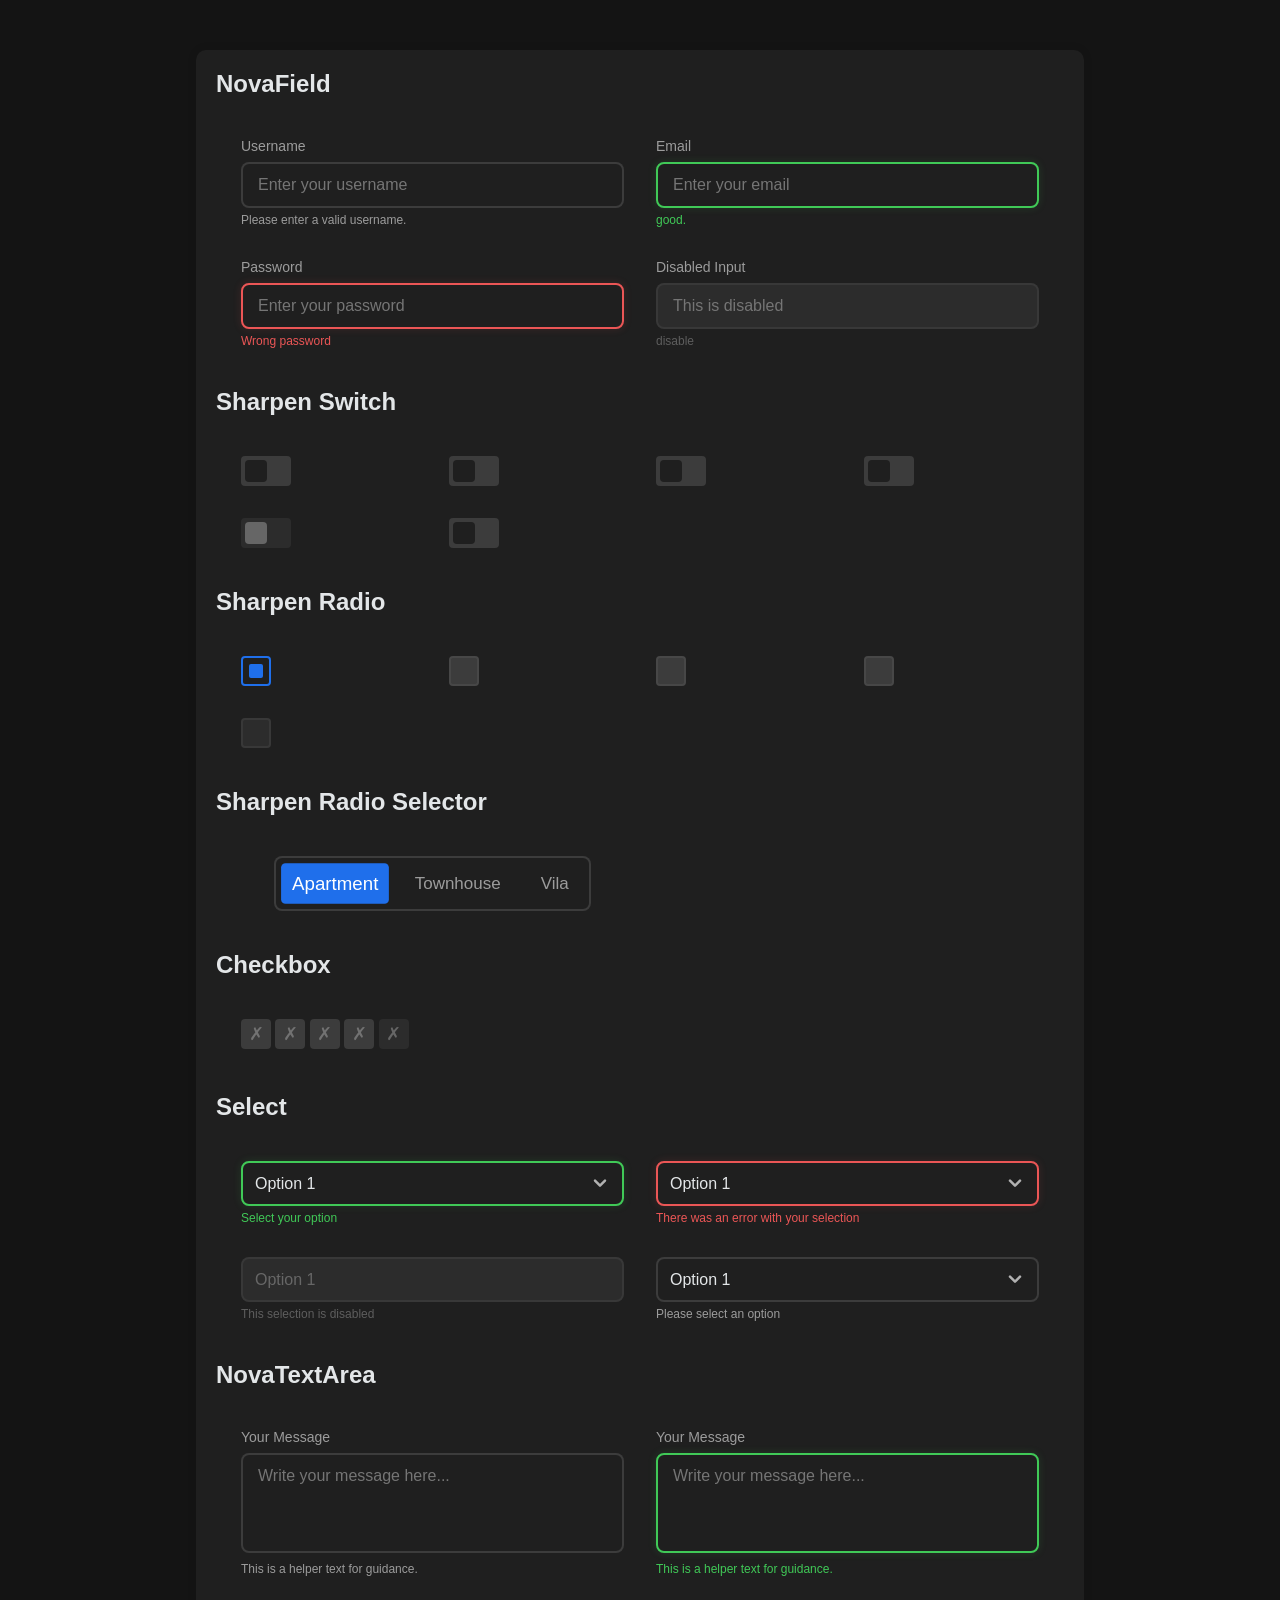
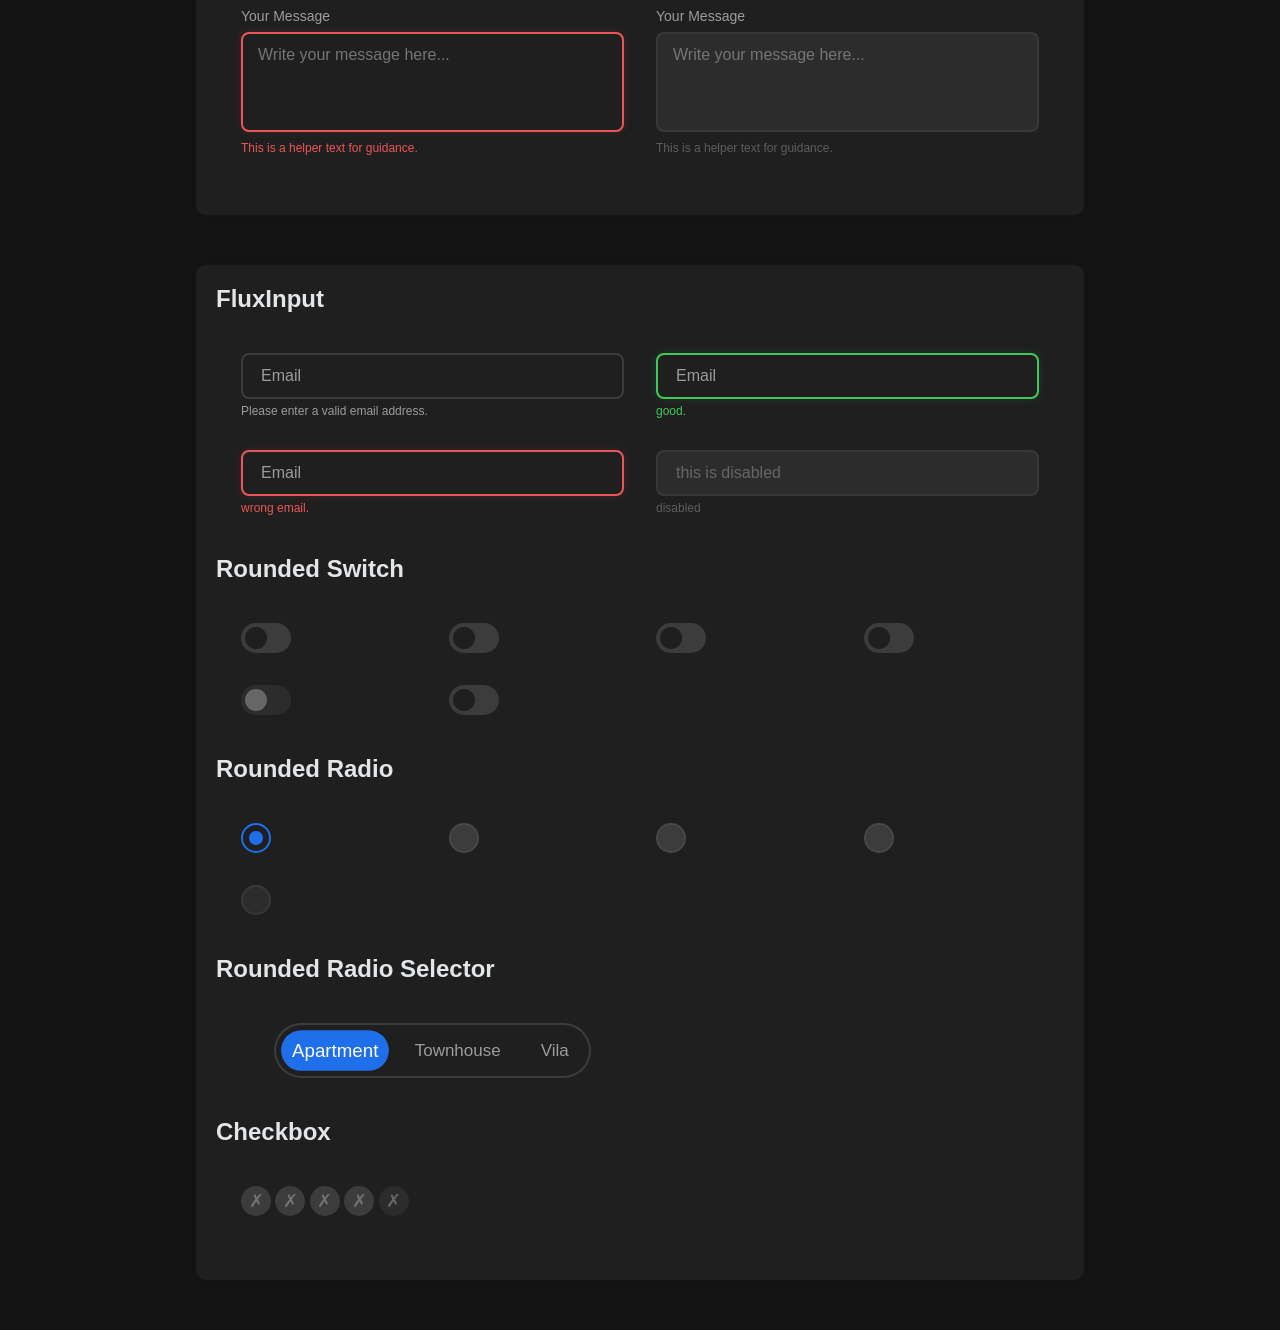
==== commit 04a230ed: "v1.3.2 * add button styles and demo page for Neo UI" ====
--- a/src/ui/inputs.html
+++ b/src/ui/inputs.html
@@ -57,7 +57,207 @@
                     </div>
                 </div>
             </div>
+            <h2>Sharpen Switch</h2>
+            <div class="row p-4">
+                <div class="col-3 p-3">
+                    <label class="sharpen-switch" data-state="default">
+                        <input type="checkbox">
+                        <span class="slider"></span>
+                    </label>
+                </div>
+                <div class="col-3 p-3">
+                    <label class="sharpen-switch" data-state="success">
+                        <input type="checkbox">
+                        <span class="slider"></span>
+                    </label>
+                </div>
+                <div class="col-3 p-3">
+                    <label class="sharpen-switch" data-state="idle">
+                        <input type="checkbox">
+                        <span class="slider"></span>
+                    </label>
+                </div>
+                <div class="col-3 p-3">
+                    <label class="sharpen-switch" data-state="error">
+                        <input type="checkbox">
+                        <span class="slider"></span>
+                    </label>
+                </div>
+                <div class="col-3 p-3">
+                    <label class="sharpen-switch" data-state="disabled">
+                        <input type="checkbox" disabled>
+                        <span class="slider"></span>
+                    </label>
+                </div>
+                <div class="col-3 p-3">
+                    <label class="sharpen-switch" data-state="none">
+                        <input type="checkbox">
+                        <span class="slider"></span>
+                    </label>
+                </div>
+            </div>
+            <h2>Sharpen Radio</h2>
+            <div class="row p-4">
+                <div class="col-3 p-3">
+                    <label class="RadioButton" data-state="default">
+                        <input type="radio" name="exam" checked>
+                        <span class="square"></span>
+                    </label>
+                </div>
+                <div class="col-3 p-3">
+                    <label class="RadioButton" data-state="success">
+                        <input type="radio" name="exam">
+                        <span class="square"></span>
+                    </label>
+                </div>
+                <div class="col-3 p-3">
+                    <label class="RadioButton" data-state="idle">
+                        <input type="radio" name="exam">
+                        <span class="square"></span>
+                    </label>
+                </div>
+                <div class="col-3 p-3">
+                    <label class="RadioButton" data-state="error">
+                        <input type="radio" name="exam">
+                        <span class="square"></span>
+                    </label>
+                </div>
+                <div class="col-3 p-3">
+                    <label class="RadioButton" data-state="disabled">
+                        <input type="radio" name="exam" disabled>
+                        <span class="square"></span>
+                    </label>
+                </div>
+            </div>
+            <h2>Sharpen Radio Selector</h2>
+            <div class="row p-4">
+                <div class="col-6 p-3">
+                    <div class="RadioSelector">
+                        <div class="RadioSelectorItem">
+                            <input type="radio" id="type1" name="type" value="1" class="RadioSelectorItemRadio" checked>
+                            <label for="type1" class="RadioSelectorItemLabel">Apartment</label>
+                        </div>
+                        <div class="RadioSelectorItem">
+                            <input type="radio" id="type2" name="type" value="2" class="RadioSelectorItemRadio">
+                            <label for="type2" class="RadioSelectorItemLabel">Townhouse</label>
+                        </div>
+                        <div class="RadioSelectorItem">
+                            <input type="radio" id="type3" name="type" value="3" class="RadioSelectorItemRadio">
+                            <label for="type3" class="RadioSelectorItemLabel">Vila</label>
+                        </div>
+                    </div>
+                </div>
+            </div>
+            <h2>Checkbox</h2>
+            <div class="row p-4">
+                <div class="col-6 p-3">
+                    <div class="Checkbox" data-state="default">
+                        <input type="checkbox" id="checkbox4">
+                        <label for="checkbox4" class="checkmark"></label>
+                    </div>
+
+                    <div class="Checkbox" data-state="success">
+                        <input type="checkbox" id="checkbox1">
+                        <label for="checkbox1" class="checkmark"></label>
+                    </div>
+
+                    <div class="Checkbox" data-state="idle">
+                        <input type="checkbox" id="checkbox5">
+                        <label for="checkbox5" class="checkmark"></label>
+                    </div>
+
+                    <div class="Checkbox" data-state="error">
+                        <input type="checkbox" id="checkbox2">
+                        <label for="checkbox2" class="checkmark"></label>
+                    </div>
+
+                    <div class="Checkbox" data-state="disabled">
+                        <input type="checkbox" id="checkbox3" disabled>
+                        <label for="checkbox3" class="checkmark"></label>
+                    </div>
+                </div>
+            </div>
+            <h2>Select</h2>
+            <div class="row p-4">
+                <div class="col-6 p-3">
+                    <div class="NovaSelect" data-state="success">
+                        <select>
+                            <option value="1">Option 1</option>
+                            <option value="2">Option 2</option>
+                            <option value="3">Option 3</option>
+                        </select>
+                        <div class="helper-text">Select your option</div>
+                    </div>
+                </div>
+                <div class="col-6 p-3">
+                    <div class="NovaSelect" data-state="error">
+                        <select>
+                            <option value="1">Option 1</option>
+                            <option value="2">Option 2</option>
+                            <option value="3">Option 3</option>
+                        </select>
+                        <div class="helper-text">There was an error with your selection</div>
+                    </div>
+                </div>
+                <div class="col-6 p-3">
+                    <div class="NovaSelect" data-state="disabled">
+                        <select disabled>
+                            <option value="1">Option 1</option>
+                            <option value="2">Option 2</option>
+                            <option value="3">Option 3</option>
+                        </select>
+                        <div class="helper-text">This selection is disabled</div>
+                    </div>
+                </div>
+                <div class="col-6 p-3">
+                    <div class="NovaSelect">
+                        <select>
+                            <option value="1">Option 1</option>
+                            <option value="2">Option 2</option>
+                            <option value="3">Option 3</option>
+                        </select>
+                        <div class="helper-text">Please select an option</div>
+                    </div>
+                </div>
+            </div>
+            <h2>NovaTextArea</h2>
+            <div class="row p-4">
+                <div class="col-6 p-3">
+                    <div class="NovaTextArea" data-state="default">
+                        <label for="message">Your Message</label>
+                        <textarea id="message" name="message" rows="4"
+                            placeholder="Write your message here..."></textarea>
+                        <div class="helper-text">This is a helper text for guidance.</div>
+                    </div>
+                </div>
+                <div class="col-6 p-3">
+                    <div class="NovaTextArea" data-state="success">
+                        <label for="message">Your Message</label>
+                        <textarea id="message" name="message" rows="4"
+                            placeholder="Write your message here..."></textarea>
+                        <div class="helper-text">This is a helper text for guidance.</div>
+                    </div>
+                </div>
+                <div class="col-6 p-3">
+                    <div class="NovaTextArea" data-state="error">
+                        <label for="message">Your Message</label>
+                        <textarea id="message" name="message" rows="4"
+                            placeholder="Write your message here..."></textarea>
+                        <div class="helper-text">This is a helper text for guidance.</div>
+                    </div>
+                </div>
+                <div class="col-6 p-3">
+                    <div class="NovaTextArea" data-state="disabled">
+                        <label for="message">Your Message</label>
+                        <textarea id="message" name="message" rows="4"
+                            placeholder="Write your message here..."></textarea>
+                        <div class="helper-text">This is a helper text for guidance.</div>
+                    </div>
+                </div>
+            </div>
         </div>
+
+
         <div class="input-box">
             <h2>FluxInput</h2>
             <div class="row p-4">
@@ -101,7 +301,129 @@
                     </div>
                 </div>
             </div>
+            <h2>Rounded Switch</h2>
+            <div class="row p-4">
+                <div class="col-3 p-3">
+                    <label class="rounded-switch" data-state="default">
+                        <input type="checkbox">
+                        <span class="slider"></span>
+                    </label>
+                </div>
+                <div class="col-3 p-3">
+                    <label class="rounded-switch" data-state="success">
+                        <input type="checkbox">
+                        <span class="slider"></span>
+                    </label>
+                </div>
+                <div class="col-3 p-3">
+                    <label class="rounded-switch" data-state="idle">
+                        <input type="checkbox">
+                        <span class="slider"></span>
+                    </label>
+                </div>
+                <div class="col-3 p-3">
+                    <label class="rounded-switch" data-state="error">
+                        <input type="checkbox">
+                        <span class="slider"></span>
+                    </label>
+                </div>
+                <div class="col-3 p-3">
+                    <label class="rounded-switch" data-state="disabled">
+                        <input type="checkbox" disabled>
+                        <span class="slider"></span>
+                    </label>
+                </div>
+                <div class="col-3 p-3">
+                    <label class="rounded-switch" data-state="none">
+                        <input type="checkbox">
+                        <span class="slider"></span>
+                    </label>
+                </div>
+            </div>
+            <h2>Rounded Radio</h2>
+            <div class="row p-4">
+                <div class="col-3 p-3">
+                    <label class="RadioButton" data-state="default">
+                        <input type="radio" name="example" checked>
+                        <span class="circle"></span>
+                    </label>
+                </div>
+                <div class="col-3 p-3">
+                    <label class="RadioButton" data-state="success">
+                        <input type="radio" name="example">
+                        <span class="circle"></span>
+                    </label>
+                </div>
+                <div class="col-3 p-3">
+                    <label class="RadioButton" data-state="idle">
+                        <input type="radio" name="example">
+                        <span class="circle"></span>
+                    </label>
+                </div>
+                <div class="col-3 p-3">
+                    <label class="RadioButton" data-state="error">
+                        <input type="radio" name="example">
+                        <span class="circle"></span>
+                    </label>
+                </div>
+                <div class="col-3 p-3">
+                    <label class="RadioButton" data-state="disabled">
+                        <input type="radio" name="example" disabled>
+                        <span class="circle"></span>
+                    </label>
+                </div>
+            </div>
+            <h2>Rounded Radio Selector</h2>
+            <div class="row p-4">
+                <div class="col-6 p-3">
+                    <div class="RadioSelector rounded">
+                        <div class="RadioSelectorItem">
+                            <input type="radio" id="type12" name="type2" value="1" class="RadioSelectorItemRadio"
+                                checked>
+                            <label for="type12" class="RadioSelectorItemLabel">Apartment</label>
+                        </div>
+                        <div class="RadioSelectorItem">
+                            <input type="radio" id="type22" name="type2" value="2" class="RadioSelectorItemRadio">
+                            <label for="type22" class="RadioSelectorItemLabel">Townhouse</label>
+                        </div>
+                        <div class="RadioSelectorItem">
+                            <input type="radio" id="type32" name="type2" value="3" class="RadioSelectorItemRadio">
+                            <label for="type32" class="RadioSelectorItemLabel">Vila</label>
+                        </div>
+                    </div>
+                </div>
+            </div>
+            <h2>Checkbox</h2>
+            <div class="row p-4">
+                <div class="col-6 p-3">
+                    <div class="Checkbox rounded" data-state="default">
+                        <input type="checkbox" id="checkbox41">
+                        <label for="checkbox41" class="checkmark "></label>
+                    </div>
+
+                    <div class="Checkbox rounded" data-state="success">
+                        <input type="checkbox" id="checkbox11">
+                        <label for="checkbox11" class="checkmark "></label>
+                    </div>
+
+                    <div class="Checkbox rounded" data-state="idle">
+                        <input type="checkbox" id="checkbox51">
+                        <label for="checkbox51" class="checkmark "></label>
+                    </div>
+
+                    <div class="Checkbox rounded" data-state="error">
+                        <input type="checkbox" id="checkbox21">
+                        <label for="checkbox21" class="checkmark "></label>
+                    </div>
+
+                    <div class="Checkbox rounded" data-state="disabled">
+                        <input type="checkbox" id="checkbox31" disabled>
+                        <label for="checkbox31" class="checkmark "></label>
+                    </div>
+                </div>
+            </div>
         </div>
+
     </div>
 </body>
 
--- a/src/ui/neo-ui.input.css
+++ b/src/ui/neo-ui.input.css
@@ -151,3 +151,634 @@
 }
 
 /* end FluxInput */
+
+/* start rounded switch */
+.rounded-switch {
+    display: inline-block;
+    position: relative;
+    width: 50px;
+    height: 30px;
+}
+
+.rounded-switch input {
+    opacity: 0;
+    width: 0;
+    height: 0;
+}
+
+.rounded-switch .slider {
+    position: absolute;
+    cursor: pointer;
+    top: 0;
+    left: 0;
+    right: 0;
+    bottom: 0;
+    background-color: var(--neo-color-mist-extra);
+    transition: 0.4s;
+    border-radius: 30px;
+}
+
+.rounded-switch .slider:before {
+    position: absolute;
+    content: "";
+    height: 22px;
+    width: 22px;
+    border-radius: 50%;
+    left: 4px;
+    bottom: 4px;
+    background-color: var(--neo-color-foreground);
+    transition: 0.4s;
+}
+
+.rounded-switch input:checked+.slider {
+    background-color: var(--neo-color-primary);
+}
+
+.rounded-switch input:checked+.slider:before {
+    transform: translateX(20px);
+}
+
+.rounded-switch[data-state="success"] input:checked+.slider {
+    background-color: var(--neo-color-success);
+}
+
+.rounded-switch[data-state="idle"] input:checked+.slider {
+    background-color: var(--neo-color-idle);
+}
+
+.rounded-switch[data-state="error"] input:checked+.slider {
+    background-color: var(--neo-color-alert);
+}
+
+.rounded-switch[data-state="none"] input:checked+.slider {
+    background-color: var(--neo-color-mist-extra);
+}
+
+/* disabled state */
+.rounded-switch[data-state="disabled"] {
+    cursor: not-allowed;
+}
+
+.rounded-switch[data-state="disabled"] .slider {
+    background-color: var(--neo-color-mist);
+}
+
+.rounded-switch[data-state="disabled"] input:checked+.slider {
+    background-color: var(--neo-color-mist);
+}
+
+.rounded-switch[data-state="disabled"] .slider:before {
+    background-color: var(--neo-color-text-shy);
+}
+
+/* end rounded swtich */
+
+/* start sharpen switch */
+.sharpen-switch {
+    display: inline-block;
+    position: relative;
+    width: 50px;
+    height: 30px;
+}
+
+.sharpen-switch input {
+    opacity: 0;
+    width: 0;
+    height: 0;
+}
+
+.sharpen-switch .slider {
+    position: absolute;
+    cursor: pointer;
+    top: 0;
+    left: 0;
+    right: 0;
+    bottom: 0;
+    background-color: var(--neo-color-mist-extra);
+    transition: 0.4s;
+    border-radius: 4px;
+}
+
+.sharpen-switch .slider:before {
+    position: absolute;
+    content: "";
+    height: 22px;
+    width: 22px;
+    border-radius: 4px;
+    left: 4px;
+    bottom: 4px;
+    background-color: var(--neo-color-foreground);
+    transition: 0.4s;
+}
+
+.sharpen-switch input:checked+.slider {
+    background-color: var(--neo-color-primary);
+}
+
+.sharpen-switch input:checked+.slider:before {
+    transform: translateX(20px);
+}
+
+.sharpen-switch[data-state="success"] input:checked+.slider {
+    background-color: var(--neo-color-success);
+}
+
+.sharpen-switch[data-state="idle"] input:checked+.slider {
+    background-color: var(--neo-color-idle);
+}
+
+.sharpen-switch[data-state="error"] input:checked+.slider {
+    background-color: var(--neo-color-alert);
+}
+
+.sharpen-switch[data-state="none"] input:checked+.slider {
+    background-color: var(--neo-color-mist-extra);
+}
+
+/* disabled state */
+.sharpen-switch[data-state="disabled"] {
+    cursor: not-allowed;
+}
+
+.sharpen-switch[data-state="disabled"] .slider {
+    background-color: var(--neo-color-mist);
+}
+
+.sharpen-switch[data-state="disabled"] input:checked+.slider {
+    background-color: var(--neo-color-mist);
+}
+
+.sharpen-switch[data-state="disabled"] .slider:before {
+    background-color: var(--neo-color-text-shy);
+}
+
+/* end sharpen swtich */
+
+
+/* start RadioButton */
+/* start RadioButton */
+.RadioButton {
+    display: inline-block;
+    position: relative;
+    width: 30px;
+    height: 30px;
+}
+
+.RadioButton input {
+    opacity: 0;
+    width: 0;
+    height: 0;
+}
+
+.RadioButton .circle,
+.RadioButton .square {
+    position: absolute;
+    cursor: pointer;
+    top: 0;
+    left: 0;
+    right: 0;
+    bottom: 0;
+    transition: 0.3s;
+}
+
+.RadioButton .circle {
+    border-radius: 50%;
+    background-color: var(--neo-color-mist-extra);
+    border: 2px solid var(--neo-color-mist);
+}
+
+.RadioButton .square {
+    border-radius: 4px;
+    background-color: var(--neo-color-mist-extra);
+    border: 2px solid var(--neo-color-mist);
+}
+
+.RadioButton .circle:after,
+.RadioButton .square:after {
+    content: "";
+    position: absolute;
+    background-color: transparent;
+    /* Keep it transparent initially */
+    transition: 0.3s;
+    border-radius: 50%;
+    width: 14px;
+    height: 14px;
+    top: 50%;
+    left: 50%;
+    transform: translate(-50%, -50%);
+    opacity: 0;
+    /* Center is invisible initially */
+}
+
+.RadioButton .square:after {
+    border-radius: 2px;
+}
+
+/* When input is checked, make the center visible and change its color */
+.RadioButton input:checked+.circle,
+.RadioButton input:checked+.square {
+    background-color: var(--neo-color-foreground);
+    border-color: var(--neo-color-primary);
+}
+
+.RadioButton input:checked+.circle:after,
+.RadioButton input:checked+.square:after {
+    opacity: 1;
+    background-color: var(--neo-color-primary);
+    /* Change the center color when checked */
+}
+
+/* Additional color states */
+.RadioButton[data-state="success"] input:checked+.circle,
+.RadioButton[data-state="success"] input:checked+.square {
+    background-color: var(--neo-color-foreground);
+    border-color: var(--neo-color-success);
+}
+
+.RadioButton[data-state="success"] input:checked+.circle:after,
+.RadioButton[data-state="success"] input:checked+.square:after {
+    background-color: var(--neo-color-success);
+}
+
+.RadioButton[data-state="error"] input:checked+.circle,
+.RadioButton[data-state="error"] input:checked+.square {
+    background-color: var(--neo-color-foreground);
+    border-color: var(--neo-color-alert);
+}
+
+.RadioButton[data-state="error"] input:checked+.circle:after,
+.RadioButton[data-state="error"] input:checked+.square:after {
+    background-color: var(--neo-color-alert);
+}
+
+.RadioButton[data-state="idle"] input:checked+.circle,
+.RadioButton[data-state="idle"] input:checked+.square {
+    background-color: var(--neo-color-foreground);
+    border-color: var(--neo-color-idle);
+}
+
+.RadioButton[data-state="idle"] input:checked+.circle:after,
+.RadioButton[data-state="idle"] input:checked+.square:after {
+    background-color: var(--neo-color-idle);
+}
+
+/* disabled state */
+.RadioButton[data-state="disabled"] {
+    cursor: not-allowed;
+}
+
+.RadioButton[data-state="disabled"] .circle,
+.RadioButton[data-state="disabled"] .square {
+    background-color: var(--neo-color-mist);
+    border-color: var(--neo-color-mist);
+}
+
+.RadioButton[data-state="disabled"] .circle:after,
+.RadioButton[data-state="disabled"] .square:after {
+    background-color: var(--neo-color-text-shy);
+}
+
+/* end RadioButton */
+
+/* start RadioSelector */
+.RadioSelector {
+    position: relative;
+    width: fit-content;
+    height: 55px;
+    margin: 0 auto;
+    display: flex;
+    justify-content: space-around;
+    align-items: center;
+    border-radius: 8px;
+    background: var(--neo-color-foreground);
+    border: 2px solid var(--neo-color-mist-extra);
+}
+
+.RadioSelector.rounded {
+    border-radius: 999px !important;
+}
+
+.RadioSelectorItem {
+    position: relative;
+    flex-basis: auto;
+    height: 100%;
+    display: flex;
+    justify-content: center;
+    align-items: center;
+    color: var(--neo-color-text-supporting);
+    font-size: 17px;
+    font-weight: 500;
+    transition: transform 0.3s ease;
+    margin: 10px 10px;
+}
+
+.RadioSelectorItemLabel {
+    position: relative;
+    height: 37px;
+    cursor: pointer;
+    line-height: 37px;
+    width: 100%;
+    text-align: center;
+    border-radius: 4px;
+    transition: background-color 0.3s, transform 0.3s;
+    padding: 0 10px;
+}
+
+.RadioSelector.rounded .RadioSelectorItemLabel {
+    border-radius: 999px !important;
+}
+
+.RadioSelectorItemLabel:hover {
+    background-color: var(--neo-color-mist);
+}
+
+.RadioSelectorItemRadio {
+    appearance: none;
+    display: none;
+}
+
+.RadioSelectorItemRadio:checked+.RadioSelectorItemLabel {
+    color: var(--neo-color-white);
+    background-color: var(--neo-color-primary);
+    transform: scale(1.1);
+}
+
+/* Responsive font sizes */
+@media (max-width: 992px) {
+    .RadioSelectorItem {
+        font-size: 12px;
+    }
+}
+
+@media (max-width: 768px) {
+    .RadioSelectorItem {
+        font-size: 11px;
+    }
+}
+
+@media (max-width: 576px) {
+    .RadioSelectorItem {
+        font-size: 13px;
+    }
+}
+
+/* end RadioSelector */
+
+/* start Checkbox */
+.Checkbox {
+    display: inline-block;
+    position: relative;
+    width: 30px;
+    height: 30px;
+}
+
+.Checkbox input {
+    opacity: 0;
+    width: 0;
+    height: 0;
+    position: absolute;
+}
+
+.Checkbox .checkmark {
+    position: absolute;
+    top: 0;
+    left: 0;
+    right: 0;
+    bottom: 0;
+    background-color: var(--neo-color-mist-extra);
+    transition: background-color 0.3s, box-shadow 0.3s;
+    border-radius: 4px;
+    display: flex;
+    justify-content: center;
+    align-items: center;
+}
+
+.Checkbox.rounded .checkmark {
+    border-radius: 50% !important;
+}
+
+.Checkbox .checkmark:before {
+    content: "✗";
+    /* Default to cross */
+    font-size: 18px;
+    color: var(--neo-color-text-shy);
+    transition: all 0.3s;
+}
+
+.Checkbox input:checked+.checkmark:before {
+    content: "✓";
+    /* Show checkmark when checked */
+    color: #fff;
+}
+
+.Checkbox input:checked+.checkmark {
+    background-color: var(--neo-color-primary);
+}
+
+.Checkbox[data-state="success"] input:checked+.checkmark {
+    background-color: var(--neo-color-success);
+}
+
+.Checkbox[data-state="error"] input:checked+.checkmark {
+    background-color: var(--neo-color-alert);
+}
+
+.Checkbox[data-state="idle"] input:checked+.checkmark {
+    background-color: var(--neo-color-idle);
+}
+
+/* Disabled state */
+.Checkbox[data-state="disabled"] {
+    cursor: not-allowed;
+}
+
+.Checkbox[data-state="disabled"] .checkmark {
+    background-color: var(--neo-color-mist);
+}
+
+.Checkbox[data-state="disabled"] input:checked+.checkmark {
+    background-color: var(--neo-color-mist);
+}
+
+.Checkbox[data-state="disabled"] .checkmark:before {
+    color: var(--neo-color-text-shy);
+}
+
+/* end Checkbox */
+/* start NovaSelect */
+.NovaSelect {
+    position: relative;
+    width: 100%;
+}
+
+.NovaSelect select {
+    width: 100%;
+    padding: 12px 15px 12px 12px;
+    /* Padding to make space for the icon */
+    font-size: 16px;
+    background: var(--neo-color-foreground);
+    border: 2px solid var(--neo-color-mist-extra);
+    border-radius: 8px;
+    color: var(--neo-color-text);
+    transition: border-color 0.3s ease, box-shadow 0.3s ease;
+    appearance: none;
+    /* Remove default dropdown arrow */
+    -webkit-appearance: none;
+    /* Remove default dropdown arrow for Safari */
+    -moz-appearance: none;
+    /* Remove default dropdown arrow for Firefox */
+}
+
+/* Custom SVG Icon */
+.NovaSelect select {
+    background-image: url('data:image/svg+xml,%3Csvg xmlns="http://www.w3.org/2000/svg" width="12" height="12" viewBox="0 0 12 12"%3E%3Cpath d="M3 4l3 3 3-3" stroke="%23B1B1B1" stroke-width="1.5" fill="none" stroke-linecap="round" stroke-linejoin="round"/%3E%3C/svg%3E');
+    background-position: right 12px center;
+    /* Positioned at the right */
+    background-repeat: no-repeat;
+    background-size: 20px;
+}
+
+.NovaSelect select:focus {
+    border-color: var(--neo-color-primary);
+    box-shadow: 0 0 8px var(--neo-bg-primary);
+    outline: none;
+}
+
+.NovaSelect .helper-text {
+    font-size: 12px;
+    margin-top: 5px;
+    color: var(--neo-color-text-supporting);
+}
+
+/* Success state */
+.NovaSelect[data-state="success"] select {
+    border-color: var(--neo-color-success);
+    box-shadow: 0 0 8px var(--neo-bg-success);
+}
+
+.NovaSelect[data-state="success"] .helper-text {
+    color: var(--neo-color-success);
+}
+
+/* Error state */
+.NovaSelect[data-state="error"] select {
+    border-color: var(--neo-color-alert);
+    box-shadow: 0 0 8px var(--neo-bg-alert);
+}
+
+.NovaSelect[data-state="error"] .helper-text {
+    color: var(--neo-color-alert);
+}
+
+/* Disabled state */
+.NovaSelect[data-state="disabled"] select {
+    background: var(--neo-color-mist);
+    border-color: var(--neo-color-mist);
+    color: var(--neo-color-text-shy);
+    cursor: not-allowed;
+}
+
+.NovaSelect[data-state="disabled"] .helper-text {
+    color: var(--neo-color-text-shy);
+}
+
+/* end NovaSelect */
+/* start NovaTextArea */
+.NovaTextArea {
+    width: 100%;
+}
+
+.NovaTextArea label {
+    display: block;
+    font-size: 14px;
+    color: var(--neo-color-text-supporting);
+    margin-bottom: 8px;
+    transition: color 0.3s ease;
+    /* Added transition for label color change */
+}
+
+.NovaTextArea textarea {
+    width: 100%;
+    padding: 12px 15px;
+    font-size: 16px;
+    background: var(--neo-color-foreground);
+    border: 2px solid var(--neo-color-mist-extra);
+    border-radius: 8px;
+    color: var(--neo-color-text);
+    transition: border-color 0.3s ease, box-shadow 0.3s ease, background-color 0.3s ease;
+    resize: none;
+    overflow-y: auto;
+    /* Enable scrolling */
+}
+
+/* Custom scroll bar styles */
+.NovaTextArea textarea::-webkit-scrollbar {
+    width: 8px;
+    /* Width of the scrollbar */
+}
+
+.NovaTextArea textarea::-webkit-scrollbar-thumb {
+    background-color: var(--neo-color-primary);
+    border-radius: 4px;
+    transition: background-color 0.3s ease;
+    cursor: pointer;
+}
+
+.NovaTextArea textarea::-webkit-scrollbar-thumb:hover {
+    background-color: var(--neo-color-primary-hover);
+}
+
+.NovaTextArea textarea::-webkit-scrollbar-track {
+    background: var(--neo-color-mist);
+    border-radius: 4px;
+}
+
+.NovaTextArea textarea:focus {
+    border-color: var(--neo-color-primary);
+    box-shadow: 0 0 8px var(--neo-bg-primary);
+    outline: none;
+    background-color: var(--neo-color-background-focused);
+    /* Optional: background color on focus */
+}
+
+.NovaTextArea .helper-text {
+    font-size: 12px;
+    margin-top: 5px;
+    color: var(--neo-color-text-supporting);
+    transition: color 0.3s ease;
+}
+
+.NovaTextArea[data-state="success"] textarea {
+    border-color: var(--neo-color-success);
+    box-shadow: 0 0 8px var(--neo-bg-success);
+    background-color: var(--neo-bg-success-light);
+    /* Light background for success */
+}
+
+.NovaTextArea[data-state="success"] .helper-text {
+    color: var(--neo-color-success);
+}
+
+.NovaTextArea[data-state="error"] textarea {
+    border-color: var(--neo-color-alert);
+    box-shadow: 0 0 8px var(--neo-bg-alert);
+    background-color: var(--neo-bg-alert-light);
+    /* Light background for error */
+}
+
+.NovaTextArea[data-state="error"] .helper-text {
+    color: var(--neo-color-alert);
+}
+
+.NovaTextArea[data-state="disabled"] textarea {
+    background: var(--neo-color-mist);
+    border-color: var(--neo-color-mist);
+    color: var(--neo-color-text-shy);
+    cursor: not-allowed;
+}
+
+.NovaTextArea[data-state="disabled"] .helper-text {
+    color: var(--neo-color-text-shy);
+}
+
+/* end NovaTextArea */
